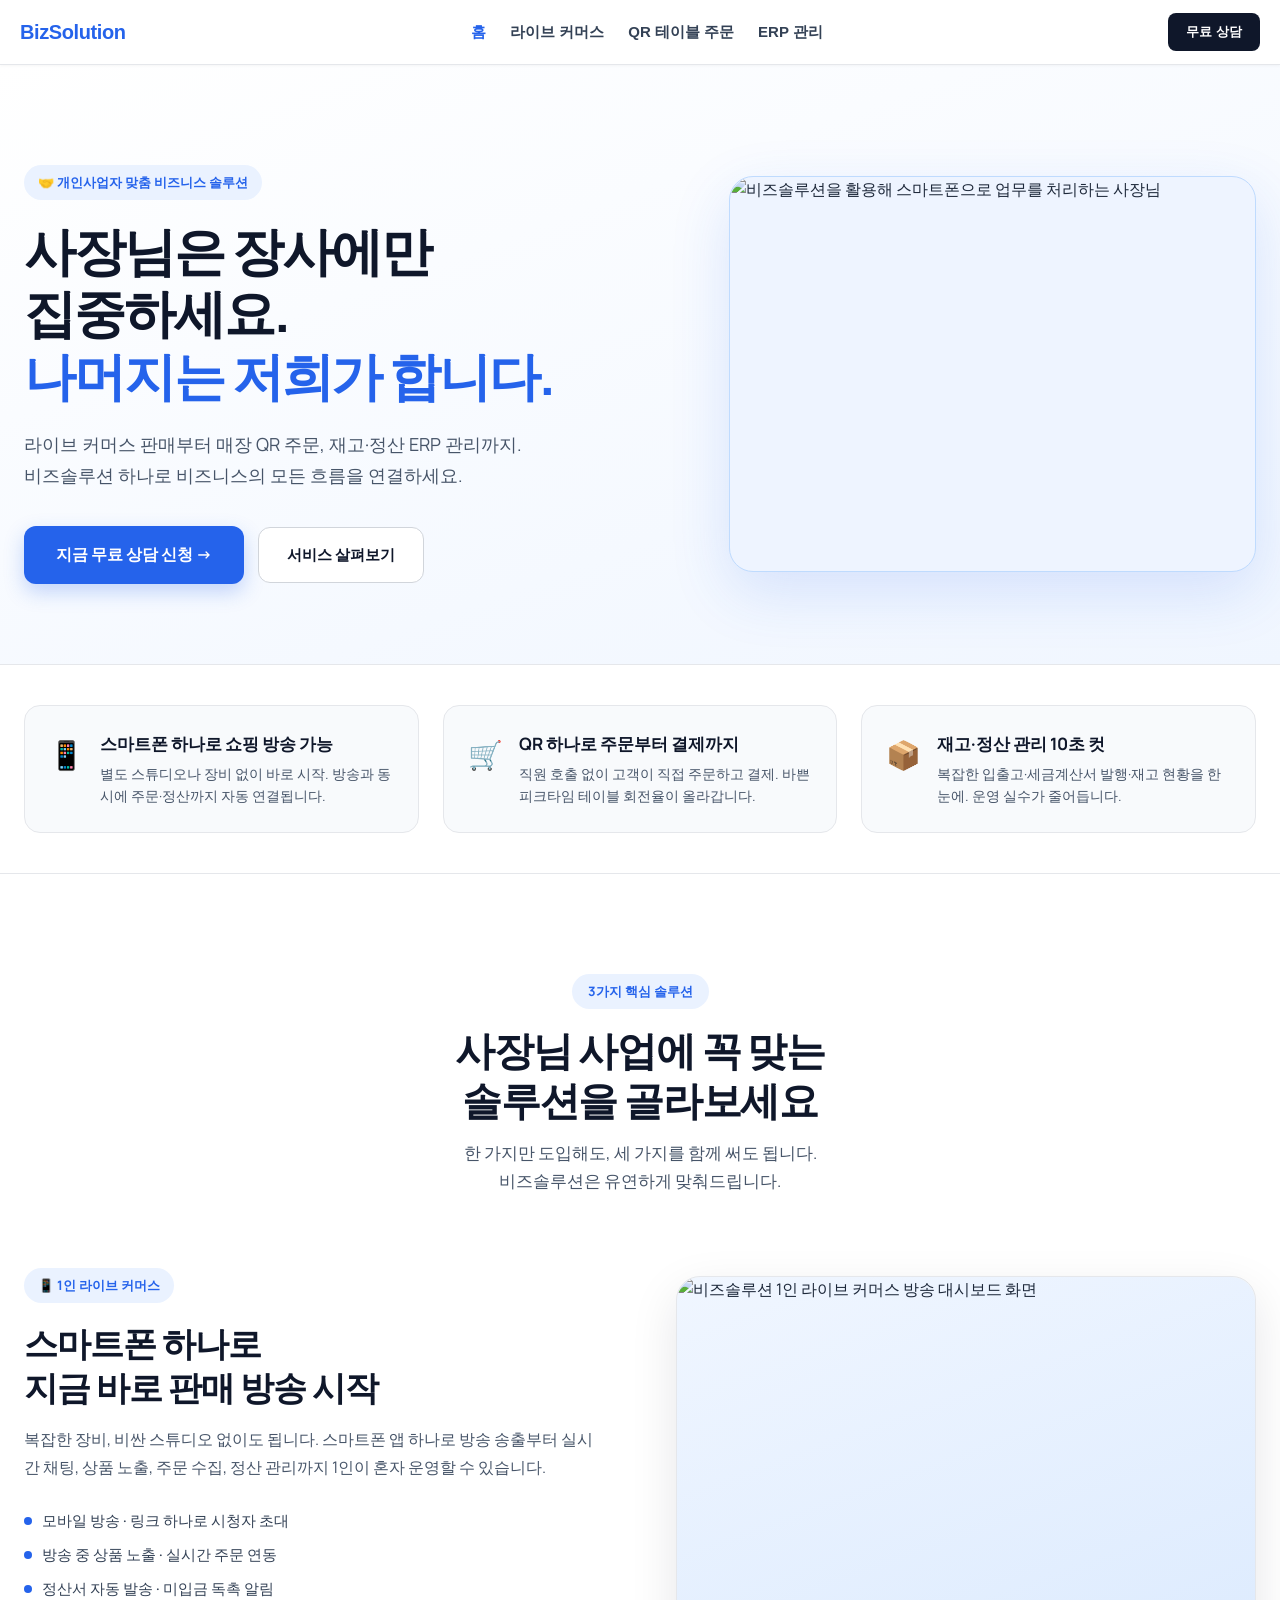
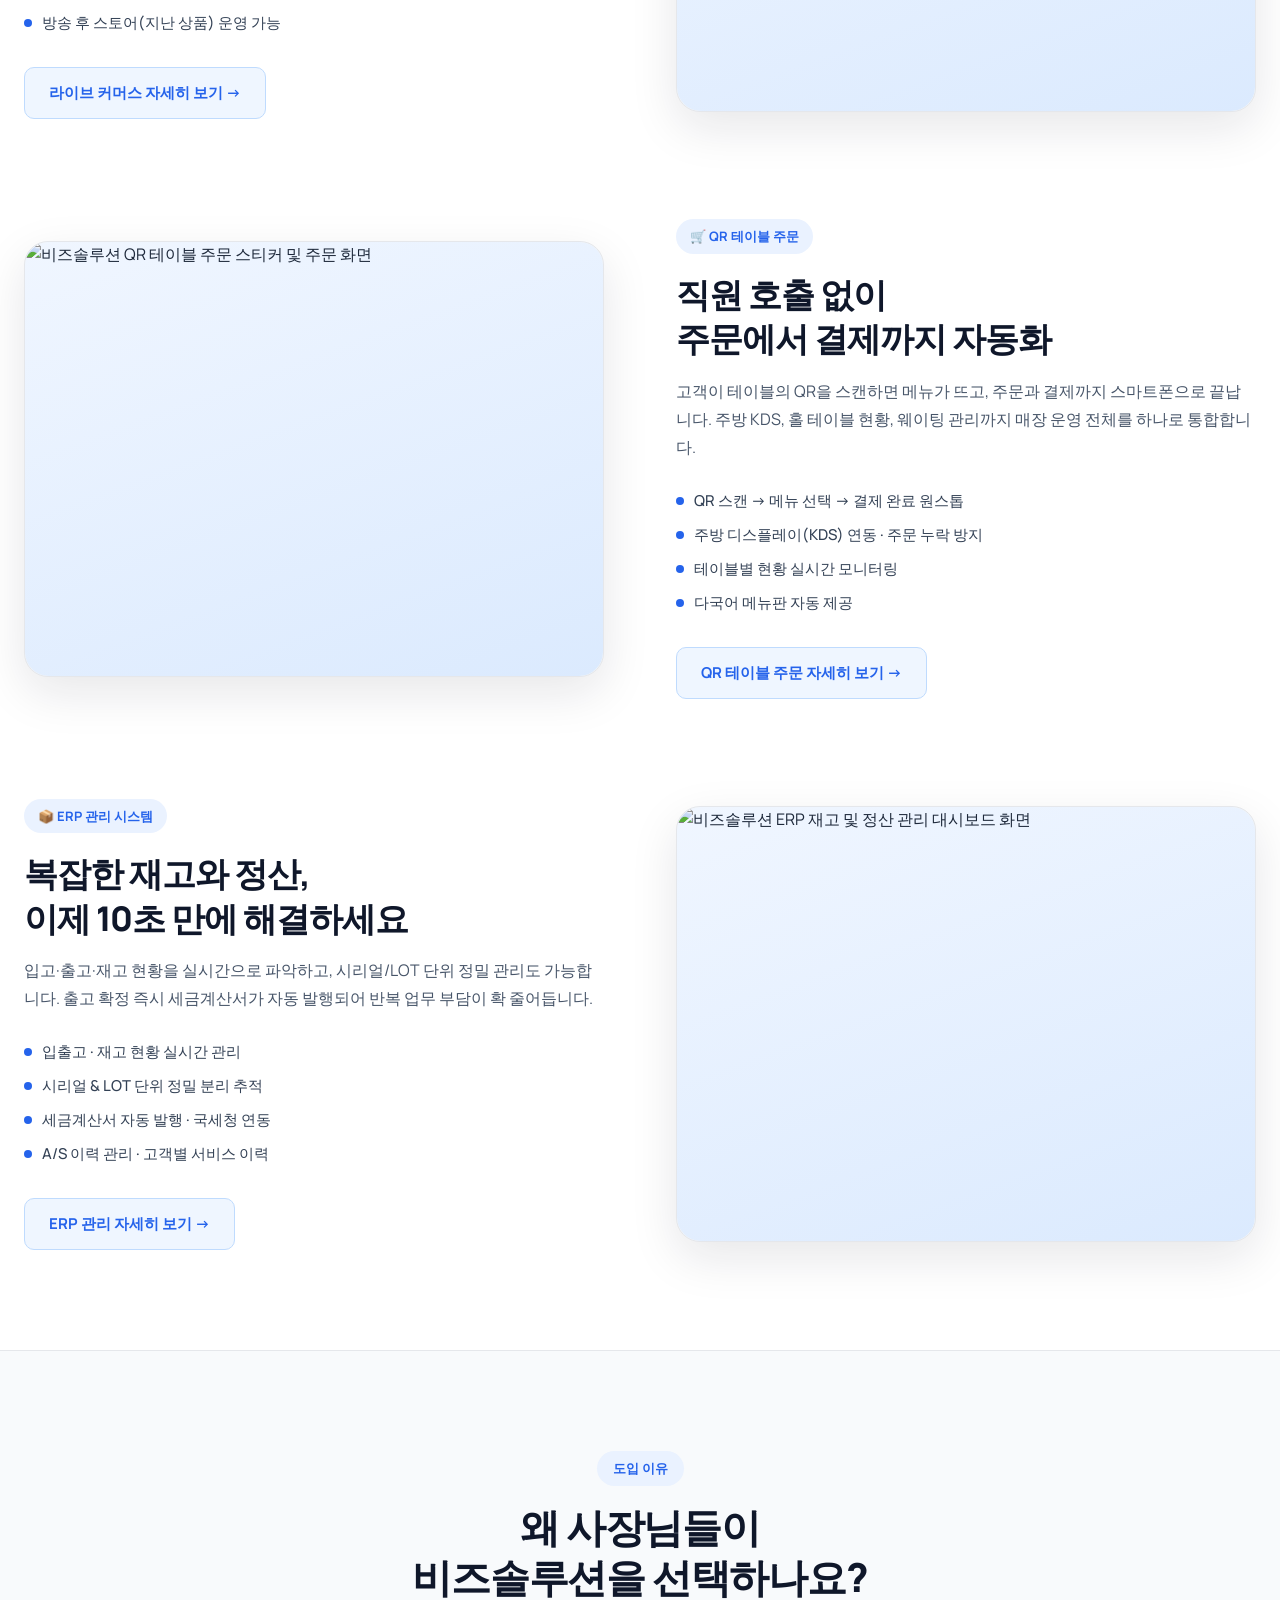
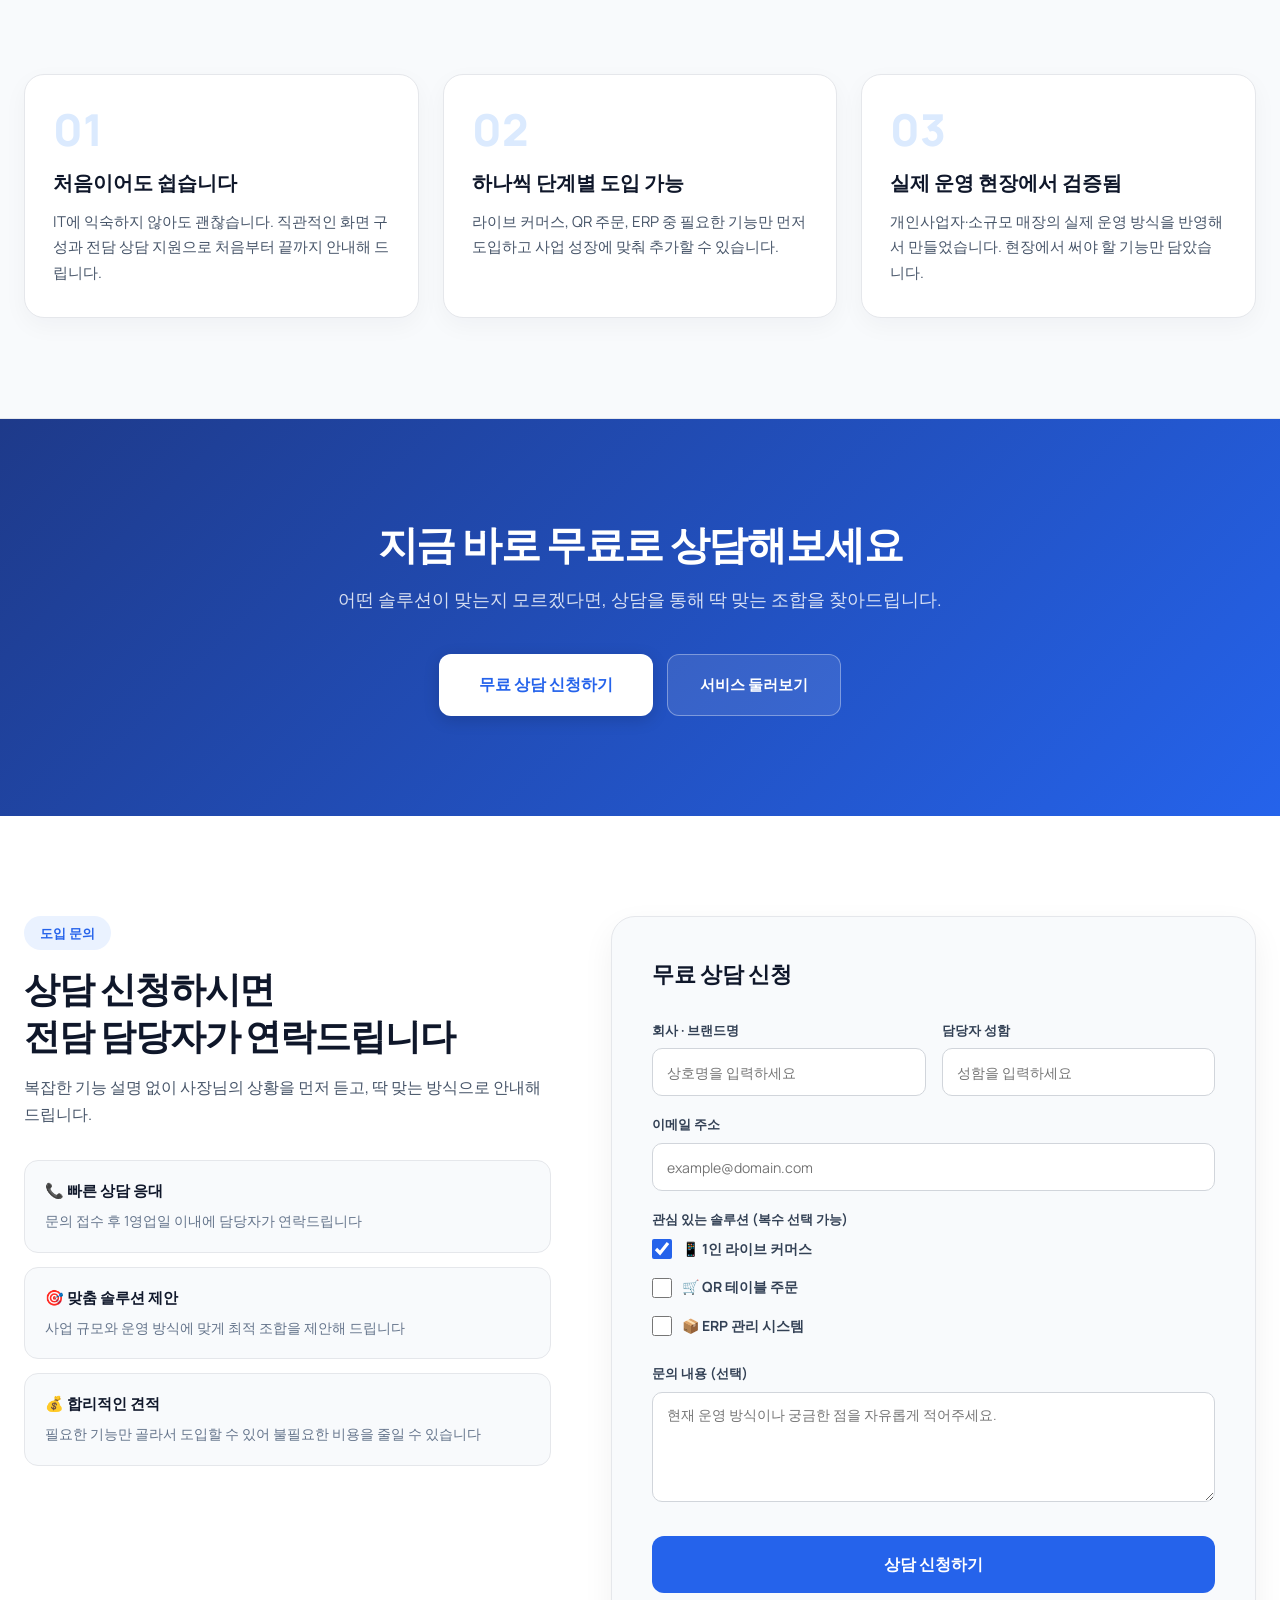
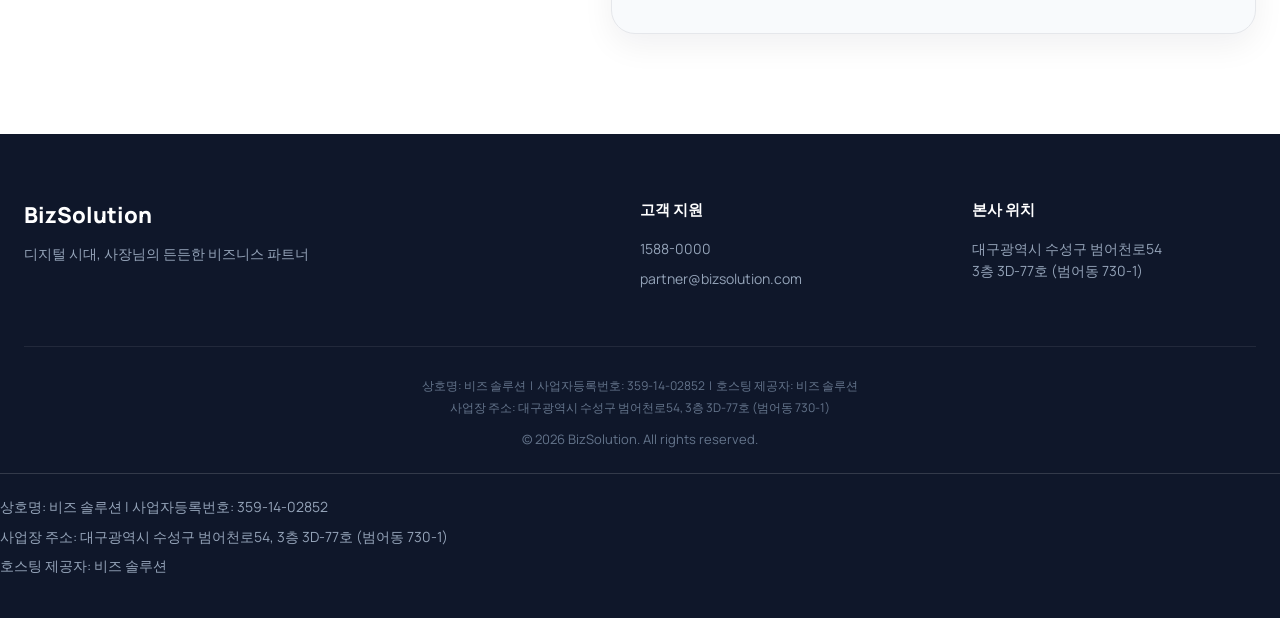
==== index.html @ f142d4d3 "비즈솔루션 웹사이트 - GitHub Pages 배포 - 4개 페이지: 홈, 라이브 커머스, QR 테이블 주문, ERP 관리 - 통합 네비게이션 + 모바일 반응형 + 햄버거 메뉴 -" ====
<!DOCTYPE html>
<html lang="ko">
<head>
  <meta charset="UTF-8">
  <meta name="viewport" content="width=device-width, initial-scale=1.0">
  <title>비즈솔루션 - 사장님의 든든한 비즈니스 파트너</title>
  <meta name="description" content="라이브 커머스, QR 테이블 주문, ERP 관리까지. 비즈솔루션이 사장님의 장사를 책임집니다.">
  <link rel="stylesheet" href="css/style.css">
  <link rel="stylesheet" href="css/components.css">
  <style>
    /* ===== 메인 홈 전용 스타일 ===== */

    /* 헤더 */
    .nav-global .container {
      display: flex;
      align-items: center;
      justify-content: space-between;
      height: 72px;
    }

    /* 히어로 섹션 */
    .hero-main {
      background: linear-gradient(160deg, #ffffff 0%, #f0f6ff 100%);
      padding: 100px 0 80px;
      border-bottom: 1px solid #e5e7eb;
    }

    .hero-main-grid {
      display: grid;
      grid-template-columns: 1.1fr 0.9fr;
      gap: 60px;
      align-items: center;
    }

    .hero-eyebrow {
      display: inline-flex;
      align-items: center;
      gap: 6px;
      background: #eaf2ff;
      color: #2563eb;
      font-size: 13px;
      font-weight: 700;
      padding: 7px 14px;
      border-radius: 999px;
      margin-bottom: 20px;
    }

    .hero-main-title {
      font-size: 52px;
      font-weight: 900;
      line-height: 1.2;
      letter-spacing: -0.04em;
      color: #0f172a;
      margin-bottom: 22px;
    }

    .hero-main-title .accent {
      color: #2563eb;
    }

    .hero-main-desc {
      font-size: 18px;
      color: #475569;
      line-height: 1.7;
      margin-bottom: 36px;
      max-width: 520px;
    }

    .hero-cta-group {
      display: flex;
      gap: 14px;
      flex-wrap: wrap;
      align-items: center;
    }

    .btn-hero-primary {
      display: inline-flex;
      align-items: center;
      justify-content: center;
      background: #2563eb;
      color: #fff;
      font-size: 16px;
      font-weight: 700;
      padding: 16px 32px;
      border-radius: 12px;
      border: none;
      cursor: pointer;
      text-decoration: none;
      box-shadow: 0 8px 20px rgba(37, 99, 235, 0.25);
      transition: all 0.25s ease;
    }

    .btn-hero-primary:hover {
      background: #1d4ed8;
      transform: translateY(-2px);
      box-shadow: 0 12px 28px rgba(37, 99, 235, 0.32);
    }

    .btn-hero-secondary {
      display: inline-flex;
      align-items: center;
      justify-content: center;
      background: #fff;
      color: #0f172a;
      font-size: 15px;
      font-weight: 600;
      padding: 15px 28px;
      border-radius: 12px;
      border: 1px solid #d1d5db;
      text-decoration: none;
      transition: all 0.2s ease;
    }

    .btn-hero-secondary:hover {
      border-color: #2563eb;
      color: #2563eb;
    }

    .hero-visual-box {
      background: linear-gradient(160deg, #f0f6ff 0%, #dbeafe 100%);
      border: 1px solid #bfdbfe;
      border-radius: 24px;
      min-height: 420px;
      display: flex;
      flex-direction: column;
      align-items: center;
      justify-content: center;
      gap: 12px;
      color: #2563eb;
      font-size: 15px;
      font-weight: 600;
      box-shadow: 0 16px 40px rgba(37, 99, 235, 0.10);
      padding: 32px;
    }

    .hero-visual-icon {
      font-size: 48px;
      margin-bottom: 8px;
    }

    /* 요약 카드 띠 */
    .summary-strip {
      background: #fff;
      border-bottom: 1px solid #e5e7eb;
      padding: 40px 0;
    }

    .summary-strip-grid {
      display: grid;
      grid-template-columns: repeat(3, 1fr);
      gap: 24px;
    }

    .strip-card {
      display: flex;
      align-items: flex-start;
      gap: 16px;
      padding: 24px;
      background: #f8fafc;
      border-radius: 16px;
      border: 1px solid #e5e7eb;
    }

    .strip-icon {
      font-size: 28px;
      flex-shrink: 0;
      margin-top: 2px;
    }

    .strip-card h4 {
      font-size: 17px;
      font-weight: 700;
      color: #0f172a;
      margin-bottom: 6px;
    }

    .strip-card p {
      font-size: 14px;
      color: #475569;
      line-height: 1.6;
      margin: 0;
    }

    /* 서비스 Z-Pattern 섹션 */
    .services-section {
      background: #ffffff;
      padding: 100px 0;
    }

    .section-header {
      text-align: center;
      margin-bottom: 72px;
    }

    .section-eyebrow {
      display: inline-flex;
      align-items: center;
      background: #eaf2ff;
      color: #2563eb;
      font-size: 13px;
      font-weight: 700;
      padding: 7px 16px;
      border-radius: 999px;
      margin-bottom: 16px;
    }

    .section-header h2 {
      font-size: 40px;
      font-weight: 900;
      color: #0f172a;
      letter-spacing: -0.03em;
      line-height: 1.25;
      margin-bottom: 14px;
    }

    .section-header p {
      font-size: 17px;
      color: #475569;
      max-width: 600px;
      margin: 0 auto;
      line-height: 1.7;
    }

    .service-row {
      display: grid;
      grid-template-columns: 1fr 1fr;
      align-items: center;
      gap: 72px;
      margin-bottom: 100px;
    }

    .service-row:last-child {
      margin-bottom: 0;
    }

    .service-row.reverse {
      direction: rtl;
    }

    .service-row.reverse > * {
      direction: ltr;
    }

    .service-tag {
      display: inline-flex;
      align-items: center;
      gap: 6px;
      background: #eaf2ff;
      color: #2563eb;
      font-size: 13px;
      font-weight: 700;
      padding: 7px 14px;
      border-radius: 999px;
      margin-bottom: 18px;
    }

    .service-title {
      font-size: 34px;
      font-weight: 900;
      color: #0f172a;
      line-height: 1.3;
      letter-spacing: -0.03em;
      margin-bottom: 16px;
    }

    .service-desc {
      font-size: 16px;
      color: #475569;
      line-height: 1.75;
      margin-bottom: 28px;
    }

    .service-feature-list {
      list-style: none;
      padding: 0;
      margin: 0 0 32px;
      display: grid;
      gap: 10px;
    }

    .service-feature-list li {
      display: flex;
      align-items: center;
      gap: 10px;
      font-size: 15px;
      font-weight: 500;
      color: #334155;
    }

    .service-feature-list li::before {
      content: '';
      width: 8px;
      height: 8px;
      border-radius: 50%;
      background: #2563eb;
      flex-shrink: 0;
    }

    .btn-service-link {
      display: inline-flex;
      align-items: center;
      gap: 8px;
      font-size: 15px;
      font-weight: 700;
      color: #2563eb;
      text-decoration: none;
      padding: 13px 24px;
      border-radius: 10px;
      border: 1.5px solid #bfdbfe;
      background: #eff6ff;
      transition: all 0.2s ease;
    }

    .btn-service-link:hover {
      background: #2563eb;
      color: #fff;
      border-color: #2563eb;
    }

    .service-visual {
      border-radius: 24px;
      overflow: hidden;
      box-shadow: 0 16px 48px rgba(15, 23, 42, 0.10);
      border: 1px solid #e5e7eb;
      background: #f1f5f9;
      min-height: 380px;
      display: flex;
      align-items: center;
      justify-content: center;
    }

    .service-visual img {
      width: 100%;
      height: 100%;
      object-fit: cover;
      display: block;
      border-radius: 24px;
      transition: transform 0.3s ease;
    }

    .service-visual img:hover {
      transform: scale(1.02);
    }

    /* 이미지 로딩 실패 시 폴백 배경 */
    .service-visual img[src] {
      background: linear-gradient(160deg, #f0f6ff 0%, #dbeafe 100%);
    }

    /* 히어로 이미지 */
    .hero-img-wrap {
      border-radius: 24px;
      overflow: hidden;
      box-shadow: 0 20px 60px rgba(37, 99, 235, 0.15);
      border: 1px solid #bfdbfe;
      background: #eef4ff;
    }

    .hero-img-wrap img {
      width: 100%;
      height: auto;
      display: block;
      min-height: 380px;
      object-fit: cover;
      border-radius: 24px;
      transition: transform 0.4s ease;
    }

    .hero-img-wrap img:hover {
      transform: scale(1.01);
    }

    /* 도입 포인트 (숫자 카드) */
    .why-section {
      background: #f8fafc;
      padding: 100px 0;
      border-top: 1px solid #e5e7eb;
      border-bottom: 1px solid #e5e7eb;
    }

    .why-grid {
      display: grid;
      grid-template-columns: repeat(3, 1fr);
      gap: 24px;
      margin-top: 56px;
    }

    .why-card {
      background: #fff;
      border: 1px solid #e5e7eb;
      border-radius: 20px;
      padding: 32px 28px;
      box-shadow: 0 8px 24px rgba(15, 23, 42, 0.04);
      transition: all 0.25s ease;
    }

    .why-card:hover {
      transform: translateY(-4px);
      box-shadow: 0 16px 40px rgba(15, 23, 42, 0.10);
      border-color: #bfdbfe;
    }

    .why-num {
      font-size: 44px;
      font-weight: 900;
      color: #dbeafe;
      line-height: 1;
      margin-bottom: 16px;
    }

    .why-card h3 {
      font-size: 20px;
      font-weight: 800;
      color: #0f172a;
      margin-bottom: 10px;
    }

    .why-card p {
      font-size: 15px;
      color: #475569;
      line-height: 1.70;
      margin: 0;
    }

    /* CTA 배너 */
    .cta-section {
      background: linear-gradient(135deg, #1e3a8a 0%, #2563eb 100%);
      padding: 100px 0;
      text-align: center;
    }

    .cta-section h2 {
      font-size: 40px;
      font-weight: 900;
      color: #fff;
      letter-spacing: -0.03em;
      line-height: 1.25;
      margin-bottom: 16px;
    }

    .cta-section p {
      font-size: 18px;
      color: rgba(255, 255, 255, 0.82);
      margin-bottom: 40px;
    }

    .cta-btn-group {
      display: flex;
      gap: 14px;
      justify-content: center;
      flex-wrap: wrap;
    }

    .btn-cta-white {
      display: inline-flex;
      align-items: center;
      justify-content: center;
      background: #fff;
      color: #2563eb;
      font-size: 16px;
      font-weight: 800;
      padding: 18px 40px;
      border-radius: 12px;
      border: none;
      text-decoration: none;
      transition: all 0.25s ease;
      box-shadow: 0 4px 16px rgba(0,0,0,0.15);
    }

    .btn-cta-white:hover {
      transform: translateY(-2px);
      box-shadow: 0 8px 24px rgba(0,0,0,0.20);
    }

    .btn-cta-outline {
      display: inline-flex;
      align-items: center;
      justify-content: center;
      background: rgba(255,255,255,0.10);
      color: #fff;
      font-size: 15px;
      font-weight: 700;
      padding: 17px 32px;
      border-radius: 12px;
      border: 1.5px solid rgba(255,255,255,0.35);
      text-decoration: none;
      transition: all 0.2s ease;
    }

    .btn-cta-outline:hover {
      background: rgba(255,255,255,0.18);
    }

    /* 상담 폼 섹션 */
    .contact-section {
      background: #fff;
      padding: 100px 0;
    }

    .contact-grid {
      display: grid;
      grid-template-columns: 0.9fr 1.1fr;
      gap: 60px;
      align-items: start;
    }

    .contact-info h2 {
      font-size: 36px;
      font-weight: 900;
      color: #0f172a;
      letter-spacing: -0.03em;
      line-height: 1.3;
      margin-bottom: 14px;
    }

    .contact-info p {
      font-size: 16px;
      color: #475569;
      line-height: 1.7;
      margin-bottom: 32px;
    }

    .contact-points {
      display: grid;
      gap: 14px;
    }

    .contact-point {
      background: #f8fafc;
      border: 1px solid #e5e7eb;
      border-radius: 14px;
      padding: 18px 20px;
    }

    .contact-point strong {
      display: block;
      font-size: 15px;
      font-weight: 700;
      color: #0f172a;
      margin-bottom: 5px;
    }

    .contact-point span {
      font-size: 14px;
      color: #64748b;
    }

    .contact-form-box {
      background: #f8fafc;
      border: 1px solid #e5e7eb;
      border-radius: 24px;
      padding: 40px;
      box-shadow: 0 12px 32px rgba(15, 23, 42, 0.06);
    }

    .contact-form-box h3 {
      font-size: 22px;
      font-weight: 800;
      color: #0f172a;
      margin-bottom: 28px;
    }

    .form-row-2 {
      display: grid;
      grid-template-columns: 1fr 1fr;
      gap: 16px;
    }

    .field {
      margin-bottom: 18px;
    }

    .field label {
      display: block;
      font-size: 13px;
      font-weight: 700;
      color: #334155;
      margin-bottom: 8px;
    }

    .field input,
    .field textarea,
    .field select {
      width: 100%;
      border: 1px solid #d1d5db;
      border-radius: 10px;
      min-height: 48px;
      padding: 12px 14px;
      font-size: 14px;
      font-family: inherit;
      background: #fff;
      color: #111827;
      outline: none;
      transition: border 0.2s ease;
    }

    .field input:focus,
    .field textarea:focus,
    .field select:focus {
      border-color: #2563eb;
      box-shadow: 0 0 0 3px rgba(37, 99, 235, 0.08);
    }

    .field textarea {
      min-height: 110px;
      resize: vertical;
    }

    /* 관심 솔루션 체크박스 */
    .interest-group {
      display: flex;
      flex-direction: column;
      gap: 10px;
      margin-top: 4px;
    }

    .interest-item {
      display: flex;
      align-items: center;
      gap: 10px;
      font-size: 14px;
      font-weight: 500;
      color: #334155;
      cursor: pointer;
    }

    .interest-item input[type="checkbox"] {
      width: 18px;
      height: 18px;
      accent-color: #2563eb;
      flex-shrink: 0;
    }

    .btn-form-submit {
      width: 100%;
      background: #2563eb;
      color: #fff;
      font-size: 16px;
      font-weight: 800;
      padding: 17px;
      border-radius: 12px;
      border: none;
      cursor: pointer;
      transition: all 0.2s ease;
      margin-top: 8px;
      font-family: inherit;
    }

    .btn-form-submit:hover {
      background: #1d4ed8;
      transform: translateY(-1px);
    }

    /* 푸터 */
    .footer-global {
      background: #0f172a;
      color: #fff;
      padding: 64px 0 40px;
      margin-top: 0;
    }

    .footer-global .footer-inner {
      display: grid;
      grid-template-columns: 2fr 1fr 1fr;
      gap: 48px;
      margin-bottom: 48px;
    }

    .footer-global .footer-brand {
      font-size: 22px;
      font-weight: 900;
      color: #fff;
      margin-bottom: 10px;
    }

    .footer-global .text-muted {
      color: #94a3b8;
    }

    .footer-global h4 {
      font-size: 15px;
      font-weight: 700;
      color: #fff;
      margin-bottom: 16px;
    }

    .footer-global p {
      font-size: 14px;
      color: #94a3b8;
      margin-bottom: 8px;
    }

    .footer-global .footer-bottom {
      border-top: 1px solid rgba(255,255,255,0.08);
      padding-top: 28px;
      text-align: center;
      color: #64748b;
      font-size: 13px;
    }
    .footer-global .footer-biz-info {
      font-size: 12px;
      color: #64748b;
      line-height: 1.8;
      margin-bottom: 4px;
    }
    @media (max-width: 768px) {
      .footer-global .footer-biz-info {
        font-size: 11px;
        line-height: 2;
        word-break: keep-all;
      }
    }

    /* 반응형 */
    @media (max-width: 1024px) {
      .hero-main-grid,
      .service-row,
      .service-row.reverse,
      .contact-grid,
      .footer-global .footer-inner {
        grid-template-columns: 1fr;
        direction: ltr;
      }

      .hero-main-title { font-size: 40px; }
      .section-header h2 { font-size: 32px; }
      .service-title { font-size: 28px; }
      .why-grid { grid-template-columns: 1fr 1fr; }
    }

    @media (max-width: 768px) {
      .summary-strip-grid { grid-template-columns: 1fr; }
      .why-grid { grid-template-columns: 1fr; }
      .hero-main { padding: 64px 0 48px; }
      .services-section,
      .why-section,
      .cta-section,
      .contact-section { padding: 64px 0; }
      .hero-main-title { font-size: 34px; }
      .form-row-2 { grid-template-columns: 1fr; }
    }
  </style>

<style>
  /* ===== 글로벌 기본 설정 ===== */
  * { box-sizing: border-box; }
  img { max-width: 100%; height: auto; }
  body { overflow-x: hidden; }

  /* ===== 반응형 네비게이션 ===== */
  @media (max-width: 768px) {
    #nav-links { display: none !important; }
    #nav-cta { display: none !important; }
    #hamburger-btn { display: flex !important; }
  }

  /* ===== 체크박스 통합 스타일 ===== */
  input[type="checkbox"] {
    width: 20px !important; height: 20px !important;
    min-width: 20px !important; min-height: 20px !important;
    accent-color: #2563eb; flex-shrink: 0; cursor: pointer; margin: 0;
  }
  .interest-item, .check-item, .option-item,
  label:has(input[type="checkbox"]) {
    display: flex !important; align-items: center !important;
    gap: 10px !important; font-size: 14px !important;
  }
  .interest-group, .check-group, .option-group, .checkbox-grid {
    display: grid !important; gap: 8px 16px !important;
  }

  /* ===== 태블릿 (1024px 이하) ===== */
  @media (max-width: 1024px) {
    .hero-main-grid, .hero-grid, .service-row, .service-row.reverse,
    .split-grid, .contact-grid, .form-grid, .footer-global .footer-inner {
      grid-template-columns: 1fr !important; direction: ltr !important;
    }
    .summary-strip-grid, .why-grid, .feature-grid, .reason-grid,
    .flow-grid, .summary-grid {
      grid-template-columns: repeat(2, 1fr) !important;
    }
    .module-grid, .benefit-grid, .step-grid {
      grid-template-columns: repeat(2, 1fr) !important;
    }
  }

  /* ===== 모바일 (768px 이하) ===== */
  @media (max-width: 768px) {
    .hero-main, .hero, section[class*="hero"] {
      padding: 48px 0 40px !important; min-height: auto !important;
    }
    .hero-main-grid, .hero-grid { gap: 24px !important; }
    .hero-img-wrap { max-height: 280px; overflow: hidden; }
    .hero-main-title, .hero-title {
      font-size: clamp(28px, 7vw, 42px) !important;
      line-height: 1.25 !important; word-break: keep-all !important;
    }
    .hero-main-desc, .hero-desc, .hero-subtitle {
      font-size: clamp(14px, 3.8vw, 17px) !important;
      line-height: 1.7 !important; word-break: keep-all !important;
    }
    .hero-cta-group, .cta-group {
      flex-direction: column !important; align-items: stretch !important; gap: 10px !important;
    }
    .hero-cta-group a, .hero-cta-group button, .btn-hero-primary, .btn-hero-secondary {
      width: 100% !important; text-align: center !important;
      padding: 14px 20px !important; font-size: 15px !important;
    }
    section, .section, .services-section, .why-section, .cta-section,
    .contact-section, .faq-section, .summary-section, .flow-section,
    .feature-section, .benefit-section, .module-section, .reason-section {
      padding: 48px 0 !important;
    }
    .container, .inner { padding-left: 16px !important; padding-right: 16px !important; }
    .section-header h2, h2 { font-size: clamp(24px, 6vw, 32px) !important; word-break: keep-all !important; }
    h3 { font-size: clamp(18px, 4.5vw, 22px) !important; word-break: keep-all !important; }
    p, li, td, dd { word-break: keep-all !important; }
    .summary-strip-grid, .why-grid, .feature-grid, .reason-grid,
    .flow-grid, .summary-grid, .module-grid, .benefit-grid, .step-grid {
      grid-template-columns: 1fr !important; gap: 16px !important;
    }
    .service-card, .why-card, .feature-card, .reason-card,
    .flow-card, .summary-card, .module-card, .benefit-card, .step-card, .strip-card {
      padding: 24px 20px !important;
    }
    .form-grid, .contact-grid { grid-template-columns: 1fr !important; gap: 16px !important; }
    .field input, .field select, .field textarea, .form-group input,
    .form-group select, .form-group textarea {
      font-size: 16px !important; padding: 12px 14px !important;
    }
    .btn-submit, .btn-primary, button[type="submit"] {
      width: 100% !important; padding: 16px 20px !important;
      font-size: 16px !important; border-radius: 10px !important;
    }
    .interest-group, .check-group, .option-group, .checkbox-grid {
      grid-template-columns: 1fr !important; gap: 6px !important;
    }
    input[type="checkbox"] { width: 22px !important; height: 22px !important; }
    .cta-section, .cta-band { padding: 48px 16px !important; }
    .cta-btn-group { flex-direction: column !important; gap: 10px !important; }
    .btn-cta-white, .btn-cta-outline, .btn-white {
      width: 100% !important; text-align: center !important;
    }
    footer, .footer, .footer-global, .site-footer { padding: 32px 16px !important; }
    .footer-grid, .footer-cols, .footer-global .footer-inner, .footer-inner {
      grid-template-columns: 1fr !important; flex-direction: column !important; gap: 20px !important;
    }
    .footer-bottom { flex-direction: column !important; gap: 8px !important; text-align: center !important; }
    .two-col, .split-layout, .split-grid, .about-grid {
      flex-direction: column !important; grid-template-columns: 1fr !important;
    }
  }

  /* ===== 소형 모바일 (480px 이하) ===== */
  @media (max-width: 480px) {
    h1, .hero-main-title, .hero-title { font-size: 26px !important; }
    h2, .section-header h2 { font-size: 22px !important; }
    h3 { font-size: 18px !important; }
    .container, .inner { padding-left: 12px !important; padding-right: 12px !important; }
    .stats-row, .stats-grid { grid-template-columns: 1fr !important; }
  }

  /* ===== 햄버거 메뉴 애니메이션 ===== */
  #hamburger-btn.open .ham-line:nth-child(1) { transform: translateY(7px) rotate(45deg); }
  #hamburger-btn.open .ham-line:nth-child(2) { opacity: 0; }
  #hamburger-btn.open .ham-line:nth-child(3) { transform: translateY(-7px) rotate(-45deg); }
</style>

</head>
<body>
<header id="unified-nav" style="
  position:sticky;top:0;z-index:9999;
  background:rgba(255,255,255,0.97);
  backdrop-filter:blur(12px);
  border-bottom:1px solid #e5e7eb;
  box-shadow:0 1px 3px rgba(0,0,0,0.04);
  font-family:Pretendard,sans-serif;
">
  <div style="
    max-width:1280px;margin:0 auto;padding:0 20px;
    display:flex;align-items:center;justify-content:space-between;height:64px;
  ">
    <a href="/" style="
      font-size:20px;font-weight:900;color:#2563eb;
      text-decoration:none;letter-spacing:-0.02em;flex-shrink:0;
    ">BizSolution</a>

    <nav id="nav-links" style="display:flex;gap:24px;align-items:center;">
      <a href="/" class="nav-item" style="font-size:15px;font-weight:600;color:#334155;text-decoration:none;white-space:nowrap;">홈</a>
      <a href="/live-commerce.html" class="nav-item" style="font-size:15px;font-weight:600;color:#334155;text-decoration:none;white-space:nowrap;">라이브 커머스</a>
      <a href="/qr-order.html" class="nav-item" style="font-size:15px;font-weight:600;color:#334155;text-decoration:none;white-space:nowrap;">QR 테이블 주문</a>
      <a href="/erp-management.html" class="nav-item" style="font-size:15px;font-weight:600;color:#334155;text-decoration:none;white-space:nowrap;">ERP 관리</a>
    </nav>

    <div style="display:flex;align-items:center;gap:12px;">
      <a href="#consult" id="nav-cta" style="
        display:inline-flex;align-items:center;justify-content:center;
        background:#0f172a;color:#fff;font-size:13px;font-weight:700;
        padding:9px 18px;border-radius:8px;text-decoration:none;white-space:nowrap;
      ">무료 상담</a>

      <button id="hamburger-btn" onclick="toggleMobileMenu()" style="
        display:none;
        background:none;border:none;cursor:pointer;
        padding:6px;border-radius:6px;
        flex-direction:column;gap:5px;align-items:center;justify-content:center;
      " aria-label="메뉴 열기">
        <span class="ham-line" style="display:block;width:22px;height:2px;background:#334155;border-radius:2px;transition:all 0.3s;"></span>
        <span class="ham-line" style="display:block;width:22px;height:2px;background:#334155;border-radius:2px;transition:all 0.3s;"></span>
        <span class="ham-line" style="display:block;width:22px;height:2px;background:#334155;border-radius:2px;transition:all 0.3s;"></span>
      </button>
    </div>
  </div>

  <div id="mobile-menu" style="
    display:none;
    border-top:1px solid #e5e7eb;
    background:#fff;
    padding:12px 20px 20px;
    font-family:Pretendard,sans-serif;
  ">
    <a href="/" class="nav-item mobile-nav-item" style="display:block;padding:12px 0;font-size:16px;font-weight:600;color:#334155;text-decoration:none;border-bottom:1px solid #f1f5f9;">홈</a>
    <a href="/live-commerce.html" class="nav-item mobile-nav-item" style="display:block;padding:12px 0;font-size:16px;font-weight:600;color:#334155;text-decoration:none;border-bottom:1px solid #f1f5f9;">라이브 커머스</a>
    <a href="/qr-order.html" class="nav-item mobile-nav-item" style="display:block;padding:12px 0;font-size:16px;font-weight:600;color:#334155;text-decoration:none;border-bottom:1px solid #f1f5f9;">QR 테이블 주문</a>
    <a href="/erp-management.html" class="nav-item mobile-nav-item" style="display:block;padding:12px 0;font-size:16px;font-weight:600;color:#334155;text-decoration:none;border-bottom:1px solid #f1f5f9;">ERP 관리</a>
    <a href="#consult" style="
      display:block;margin-top:16px;
      background:#2563eb;color:#fff;font-size:15px;font-weight:700;
      padding:13px 20px;border-radius:10px;text-decoration:none;text-align:center;
    ">무료 상담 신청</a>
  </div>
</header>

  <!-- 헤더 -->
  

  <!-- 히어로 -->
  <section class="hero-main">
    <div class="container">
      <div class="hero-main-grid">
        <div>
          <div class="hero-eyebrow">🤝 개인사업자 맞춤 비즈니스 솔루션</div>
          <h1 class="hero-main-title">
            사장님은 장사에만<br>집중하세요.<br>
            <span class="accent">나머지는 저희가 합니다.</span>
          </h1>
          <p class="hero-main-desc">
            라이브 커머스 판매부터 매장 QR 주문, 재고·정산 ERP 관리까지.<br>
            비즈솔루션 하나로 비즈니스의 모든 흐름을 연결하세요.
          </p>
          <div class="hero-cta-group">
            <a href="#contact" class="btn-hero-primary">지금 무료 상담 신청 →</a>
            <a href="#services" class="btn-hero-secondary">서비스 살펴보기</a>
          </div>
        </div>

        <div class="hero-img-wrap">
          <img
            src="https://d2xsxph8kpxj0f.cloudfront.net/310419663030627935/bEKqwvepBRcHwjjYwPMMJS/hero-ceo-Q2aK5WSkScQkWNZXQsNSnB.webp"
            alt="비즈솔루션을 활용해 스마트폰으로 업무를 처리하는 사장님"
            width="640"
            height="480"
            loading="eager"
          >
        </div>
      </div>
    </div>
  </section>

  <!-- 요약 3가지 강점 -->
  <div class="summary-strip">
    <div class="container">
      <div class="summary-strip-grid">
        <div class="strip-card">
          <div class="strip-icon">📱</div>
          <div>
            <h4>스마트폰 하나로 쇼핑 방송 가능</h4>
            <p>별도 스튜디오나 장비 없이 바로 시작. 방송과 동시에 주문·정산까지 자동 연결됩니다.</p>
          </div>
        </div>
        <div class="strip-card">
          <div class="strip-icon">🛒</div>
          <div>
            <h4>QR 하나로 주문부터 결제까지</h4>
            <p>직원 호출 없이 고객이 직접 주문하고 결제. 바쁜 피크타임 테이블 회전율이 올라갑니다.</p>
          </div>
        </div>
        <div class="strip-card">
          <div class="strip-icon">📦</div>
          <div>
            <h4>재고·정산 관리 10초 컷</h4>
            <p>복잡한 입출고·세금계산서 발행·재고 현황을 한눈에. 운영 실수가 줄어듭니다.</p>
          </div>
        </div>
      </div>
    </div>
  </div>

  <!-- 서비스 Z-Pattern 소개 -->
  <section class="services-section" id="services">
    <div class="container">
      <div class="section-header">
        <div class="section-eyebrow">3가지 핵심 솔루션</div>
        <h2>사장님 사업에 꼭 맞는<br>솔루션을 골라보세요</h2>
        <p>한 가지만 도입해도, 세 가지를 함께 써도 됩니다.<br>비즈솔루션은 유연하게 맞춰드립니다.</p>
      </div>

      <!-- 1. 라이브 커머스 (텍스트 좌, 이미지 우) -->
      <div class="service-row">
        <div>
          <div class="service-tag">📱 1인 라이브 커머스</div>
          <h2 class="service-title">스마트폰 하나로<br>지금 바로 판매 방송 시작</h2>
          <p class="service-desc">
            복잡한 장비, 비싼 스튜디오 없이도 됩니다. 스마트폰 앱 하나로 방송 송출부터 실시간 채팅, 상품 노출, 주문 수집, 정산 관리까지 1인이 혼자 운영할 수 있습니다.
          </p>
          <ul class="service-feature-list">
            <li>모바일 방송 · 링크 하나로 시청자 초대</li>
            <li>방송 중 상품 노출 · 실시간 주문 연동</li>
            <li>정산서 자동 발송 · 미입금 독촉 알림</li>
            <li>방송 후 스토어(지난 상품) 운영 가능</li>
          </ul>
          <a href="/live-commerce.html" class="btn-service-link">라이브 커머스 자세히 보기 →</a>
        </div>
        <div class="service-visual">
          <img
            src="https://d2xsxph8kpxj0f.cloudfront.net/310419663030627935/bEKqwvepBRcHwjjYwPMMJS/dorami-figma-live_b4bc95f2.png"
            alt="비즈솔루션 1인 라이브 커머스 방송 대시보드 화면"
            width="600"
            height="450"
            loading="lazy"
          >
        </div>
      </div>

      <!-- 2. QR 테이블 주문 (이미지 좌, 텍스트 우) -->
      <div class="service-row reverse">
        <div>
          <div class="service-tag">🛒 QR 테이블 주문</div>
          <h2 class="service-title">직원 호출 없이<br>주문에서 결제까지 자동화</h2>
          <p class="service-desc">
            고객이 테이블의 QR을 스캔하면 메뉴가 뜨고, 주문과 결제까지 스마트폰으로 끝납니다. 주방 KDS, 홀 테이블 현황, 웨이팅 관리까지 매장 운영 전체를 하나로 통합합니다.
          </p>
          <ul class="service-feature-list">
            <li>QR 스캔 → 메뉴 선택 → 결제 완료 원스톱</li>
            <li>주방 디스플레이(KDS) 연동 · 주문 누락 방지</li>
            <li>테이블별 현황 실시간 모니터링</li>
            <li>다국어 메뉴판 자동 제공</li>
          </ul>
          <a href="/qr-order.html" class="btn-service-link">QR 테이블 주문 자세히 보기 →</a>
        </div>
        <div class="service-visual">
          <img
            src="https://d2xsxph8kpxj0f.cloudfront.net/310419663030627935/bEKqwvepBRcHwjjYwPMMJS/tableflow-qr-order-XKC6zhQ8Xko8mY2S5vPp46.webp"
            alt="비즈솔루션 QR 테이블 주문 스티커 및 주문 화면"
            width="600"
            height="450"
            loading="lazy"
          >
        </div>
      </div>

      <!-- 3. ERP 관리 (텍스트 좌, 이미지 우) -->
      <div class="service-row">
        <div>
          <div class="service-tag">📦 ERP 관리 시스템</div>
          <h2 class="service-title">복잡한 재고와 정산,<br>이제 10초 만에 해결하세요</h2>
          <p class="service-desc">
            입고·출고·재고 현황을 실시간으로 파악하고, 시리얼/LOT 단위 정밀 관리도 가능합니다. 출고 확정 즉시 세금계산서가 자동 발행되어 반복 업무 부담이 확 줄어듭니다.
          </p>
          <ul class="service-feature-list">
            <li>입출고 · 재고 현황 실시간 관리</li>
            <li>시리얼 & LOT 단위 정밀 분리 추적</li>
            <li>세금계산서 자동 발행 · 국세청 연동</li>
            <li>A/S 이력 관리 · 고객별 서비스 이력</li>
          </ul>
          <a href="/erp-management.html" class="btn-service-link">ERP 관리 자세히 보기 →</a>
        </div>
        <div class="service-visual">
          <img
            src="https://d2xsxph8kpxj0f.cloudfront.net/310419663030627935/bEKqwvepBRcHwjjYwPMMJS/medical-erp-dashboard-avhxngYuXe6x3Cxd8SC7qb.webp"
            alt="비즈솔루션 ERP 재고 및 정산 관리 대시보드 화면"
            width="600"
            height="450"
            loading="lazy"
          >
        </div>
      </div>
    </div>
  </section>

  <!-- 왜 비즈솔루션인가 -->
  <section class="why-section">
    <div class="container">
      <div class="section-header">
        <div class="section-eyebrow">도입 이유</div>
        <h2>왜 사장님들이<br>비즈솔루션을 선택하나요?</h2>
      </div>
      <div class="why-grid">
        <div class="why-card">
          <div class="why-num">01</div>
          <h3>처음이어도 쉽습니다</h3>
          <p>IT에 익숙하지 않아도 괜찮습니다. 직관적인 화면 구성과 전담 상담 지원으로 처음부터 끝까지 안내해 드립니다.</p>
        </div>
        <div class="why-card">
          <div class="why-num">02</div>
          <h3>하나씩 단계별 도입 가능</h3>
          <p>라이브 커머스, QR 주문, ERP 중 필요한 기능만 먼저 도입하고 사업 성장에 맞춰 추가할 수 있습니다.</p>
        </div>
        <div class="why-card">
          <div class="why-num">03</div>
          <h3>실제 운영 현장에서 검증됨</h3>
          <p>개인사업자·소규모 매장의 실제 운영 방식을 반영해서 만들었습니다. 현장에서 써야 할 기능만 담았습니다.</p>
        </div>
      </div>
    </div>
  </section>

  <!-- CTA 배너 -->
  <section class="cta-section">
    <div class="container">
      <h2>지금 바로 무료로 상담해보세요</h2>
      <p>어떤 솔루션이 맞는지 모르겠다면, 상담을 통해 딱 맞는 조합을 찾아드립니다.</p>
      <div class="cta-btn-group">
        <a href="#contact" class="btn-cta-white">무료 상담 신청하기</a>
        <a href="/live-commerce.html" class="btn-cta-outline">서비스 둘러보기</a>
      </div>
    </div>
  </section>

  <!-- 상담 폼 -->
  <section class="contact-section" id="contact">
    <div class="container">
      <div class="contact-grid">
        <div class="contact-info">
          <div class="section-eyebrow">도입 문의</div>
          <h2>상담 신청하시면<br>전담 담당자가 연락드립니다</h2>
          <p>복잡한 기능 설명 없이 사장님의 상황을 먼저 듣고, 딱 맞는 방식으로 안내해 드립니다.</p>
          <div class="contact-points">
            <div class="contact-point">
              <strong>📞 빠른 상담 응대</strong>
              <span>문의 접수 후 1영업일 이내에 담당자가 연락드립니다</span>
            </div>
            <div class="contact-point">
              <strong>🎯 맞춤 솔루션 제안</strong>
              <span>사업 규모와 운영 방식에 맞게 최적 조합을 제안해 드립니다</span>
            </div>
            <div class="contact-point">
              <strong>💰 합리적인 견적</strong>
              <span>필요한 기능만 골라서 도입할 수 있어 불필요한 비용을 줄일 수 있습니다</span>
            </div>
          </div>
        </div>

        <div class="contact-form-box">
          <h3>무료 상담 신청</h3>
          <form id="inquiryForm">
            <div class="form-row-2">
              <div class="field">
                <label for="companyName">회사 · 브랜드명</label>
                <input type="text" id="companyName" class="form-control" required placeholder="상호명을 입력하세요">
              </div>
              <div class="field">
                <label for="managerName">담당자 성함</label>
                <input type="text" id="managerName" class="form-control" required placeholder="성함을 입력하세요">
              </div>
            </div>

            <div class="field">
              <label for="email">이메일 주소</label>
              <input type="email" id="email" class="form-control" required placeholder="example@domain.com">
            </div>

            <div class="field">
              <label>관심 있는 솔루션 (복수 선택 가능)</label>
              <div class="interest-group">
                <label class="interest-item">
                  <input type="checkbox" name="interest" value="live" checked>
                  <span>📱 1인 라이브 커머스</span>
                </label>
                <label class="interest-item">
                  <input type="checkbox" name="interest" value="qr">
                  <span>🛒 QR 테이블 주문</span>
                </label>
                <label class="interest-item">
                  <input type="checkbox" name="interest" value="erp">
                  <span>📦 ERP 관리 시스템</span>
                </label>
              </div>
            </div>

            <div class="field">
              <label for="message">문의 내용 (선택)</label>
              <textarea id="message" class="form-control" placeholder="현재 운영 방식이나 궁금한 점을 자유롭게 적어주세요."></textarea>
            </div>

            <button type="submit" class="btn-form-submit">상담 신청하기</button>
          </form>
        </div>
      </div>
    </div>
  </section>

  <!-- 푸터 -->
  <footer class="footer-global">
    <div class="container">
      <div class="footer-inner">
        <div>
          <div class="footer-brand">BizSolution</div>
          <p class="text-muted">디지털 시대, 사장님의 든든한 비즈니스 파트너</p>
        </div>
        <div>
          <h4>고객 지원</h4>
          <p>1588-0000</p>
          <p>partner@bizsolution.com</p>
        </div>
        <div>
          <h4>본사 위치</h4>
          <p>대구광역시 수성구 범어천로54<br>3층 3D-77호 (범어동 730-1)</p>
        </div>
      </div>
      <div class="footer-bottom">
        <div class="footer-biz-info">
          상호명: 비즈 솔루션&nbsp;&nbsp;|&nbsp;&nbsp;사업자등록번호: 359-14-02852&nbsp;&nbsp;|&nbsp;&nbsp;호스팅 제공자: 비즈 솔루션<br>
          사업장 주소: 대구광역시 수성구 범어천로54, 3층 3D-77호 (범어동 730-1)
        </div>
        <div style="margin-top:10px;">&copy; 2026 BizSolution. All rights reserved.</div>
      </div>
    </div>
  
<div style="margin-top:24px;padding-top:20px;border-top:1px solid rgba(255,255,255,0.15);font-size:12px;color:rgba(255,255,255,0.55);line-height:1.8;word-break:keep-all;">
  <p style="margin:0;">상호명: 비즈 솔루션 | 사업자등록번호: 359-14-02852</p>
  <p style="margin:4px 0 0;">사업장 주소: 대구광역시 수성구 범어천로54, 3층 3D-77호 (범어동 730-1)</p>
  <p style="margin:4px 0 0;">호스팅 제공자: 비즈 솔루션</p>
</div>
</footer>

  <script src="js/main.js"></script>

<script>
// 햄버거 메뉴 토글
function toggleMobileMenu() {
  var menu = document.getElementById('mobile-menu');
  var btn = document.getElementById('hamburger-btn');
  if (!menu || !btn) return;
  var isOpen = menu.style.display === 'block';
  menu.style.display = isOpen ? 'none' : 'block';
  btn.classList.toggle('open', !isOpen);
}

// 네비게이션 활성 표시
document.addEventListener('DOMContentLoaded', function() {
  var currentPage = window.location.pathname.split('/').pop() || 'index.html';
  document.querySelectorAll('.nav-item').forEach(function(a) {
    var href = a.getAttribute('href') || '';
    var linkPage = href.split('/').pop() || 'index.html';
    if (linkPage === currentPage || (currentPage === 'index.html' && href === '/')) {
      a.style.color = '#2563eb';
      a.style.fontWeight = '800';
    }
  });
});

// mailto: 폼 제출
document.addEventListener('DOMContentLoaded', function() {
  var EMAIL = 'dsd041566@gmail.com';
  var SUBJECT = '[비즈솔루션] 홈페이지 무료 상담 신청';

  document.querySelectorAll('form').forEach(function(form) {
    form.addEventListener('submit', function(e) {
      e.preventDefault();

      // 필수 입력 검증
      var valid = true;
      form.querySelectorAll('[required]').forEach(function(input) {
        if (!input.value.trim()) {
          input.style.borderColor = '#dc2626';
          valid = false;
        } else {
          input.style.borderColor = '';
        }
      });
      if (!valid) { alert('필수 항목을 모두 입력해주세요.'); return; }

      // 폼 데이터 수집
      var lines = ['=== 상담 신청 내용 ===', ''];

      form.querySelectorAll("input[type='text'], input[type='email'], input[type='tel'], textarea, select").forEach(function(el) {
        var label = '';
        var parent = el.closest('.field, .form-group');
        if (parent) { var lbl = parent.querySelector('label'); if (lbl) label = lbl.textContent.trim(); }
        if (!label) label = el.name || el.id || '';
        var val = el.value.trim();
        if (val) lines.push(label + ': ' + val);
      });

      // 라디오 버튼
      var radioGroups = {};
      form.querySelectorAll("input[type='radio']:checked").forEach(function(radio) {
        if (!radioGroups[radio.name]) {
          radioGroups[radio.name] = true;
          var parent = radio.closest('.form-group, .survey-card, .field');
          var groupLabel = parent ? (parent.querySelector('label, h4') || {}).textContent || radio.name : radio.name;
          var valLabel = (radio.closest('label') || {}).textContent || radio.value;
          lines.push(groupLabel.trim() + ': ' + (valLabel || '').trim());
        }
      });

      // 체크박스
      var checkGroups = {};
      form.querySelectorAll("input[type='checkbox']:checked").forEach(function(cb) {
        var groupEl = cb.closest('.interest-group, .check-group, .form-check-grid, .option-list, .form-check-group');
        var parent = groupEl ? groupEl.closest('.field, .form-group, .survey-card') : cb.closest('.field, .form-group');
        var groupLabel = parent ? (parent.querySelector('label, h4') || {}).textContent || cb.name || '선택항목' : cb.name || '선택항목';
        groupLabel = groupLabel.trim();
        var valLabel = (cb.closest('label') || {}).textContent || cb.value;
        if (!checkGroups[groupLabel]) checkGroups[groupLabel] = [];
        checkGroups[groupLabel].push((valLabel || '').trim());
      });
      for (var key in checkGroups) {
        lines.push(key + ': ' + checkGroups[key].join(', '));
      }

      lines.push('');
      lines.push('---');
      lines.push('발송 페이지: ' + window.location.href);
      lines.push('발송 시간: ' + new Date().toLocaleString('ko-KR'));

      var mailtoUrl = 'mailto:' + EMAIL + '?subject=' + encodeURIComponent(SUBJECT) + '&body=' + encodeURIComponent(lines.join('\n'));
      window.location.href = mailtoUrl;

      setTimeout(function() {
        alert('이메일 앱이 열립니다. 내용을 확인하신 후 전송해주세요.\n\n이메일 앱이 열리지 않는 경우 dsd041566@gmail.com 으로 직접 문의해주세요.');
      }, 500);
    });
  });
});
</script>

</body>
</html>
---- css/style.css ----
@import url('https://fonts.googleapis.com/css2?family=Manrope:wght@400;500;600;700;800&display=swap');
@import url('https://cdn.jsdelivr.net/gh/orioncactus/pretendard/dist/web/static/pretendard.css');

:root {
  --primary-color: #1A73E8;
  --primary-dark: #0f172a;
  --secondary-bg: #f8fafc;
  --text-main: #1e293b;
  --text-muted: #64748b;
  --border-color: #e2e8f0;
  --white: #FFFFFF;
  --max-width: 1280px;
  --card-radius: 20px;
  --button-radius: 12px;
  --shadow-sm: 0 4px 6px -1px rgba(0, 0, 0, 0.05);
  --shadow-md: 0 10px 15px -3px rgba(0, 0, 0, 0.05);
  --shadow-lg: 0 20px 40px -5px rgba(0, 0, 0, 0.08);
}

* {
  margin: 0;
  padding: 0;
  box-sizing: border-box;
}

body {
  font-family: 'Pretendard', 'Manrope', -apple-system, sans-serif;
  color: var(--text-main);
  line-height: 1.6;
  background-color: var(--white);
  -webkit-font-smoothing: antialiased;
}

a {
  text-decoration: none;
  color: inherit;
  transition: all 0.3s ease;
}

ul {
  list-style: none;
}

.container {
  max-width: var(--max-width);
  margin: 0 auto;
  padding: 0 24px;
}

img {
  max-width: 100%;
  height: auto;
  display: block;
}

/* Layout Classes */
.nav-global {
  border-bottom: 1px solid rgba(226, 232, 240, 0.6);
  background-color: rgba(255, 255, 255, 0.9);
  backdrop-filter: blur(12px);
  position: sticky;
  top: 0;
  z-index: 999;
  transition: all 0.3s ease;
}

.nav-global .container {
  display: flex;
  justify-content: space-between;
  align-items: center;
  height: 80px;
}

.nav-brand {
  font-size: 1.5rem;
  font-weight: 800;
  color: var(--primary-color);
  letter-spacing: -0.5px;
}

.nav-links {
  display: flex;
  gap: 36px;
}

.nav-links a {
  font-weight: 600;
  color: var(--text-muted);
  position: relative;
}

.nav-links a:hover,
.nav-links a.active {
  color: var(--primary-color);
}

.nav-links a.active::after {
  content: '';
  position: absolute;
  bottom: -28px;
  left: 0;
  width: 100%;
  height: 3px;
  background: var(--primary-color);
  border-radius: 3px 3px 0 0;
}

@media (max-width: 900px) {
  .nav-links {
    display: none;
  }
}

.footer-global {
  background-color: var(--primary-dark);
  color: var(--white);
  padding: 80px 0 40px;
  margin-top: 80px;
}

.footer-global .text-muted {
  color: #94a3b8;
}

.footer-inner {
  display: grid;
  grid-template-columns: 2fr 1fr 1fr;
  gap: 60px;
  margin-bottom: 60px;
}

.footer-brand {
  font-size: 1.5rem;
  font-weight: 800;
  color: var(--white);
  margin-bottom: 16px;
}

.footer-inner h4 {
  font-size: 1.1rem;
  margin-bottom: 24px;
  color: var(--white);
}

.footer-inner p {
  color: #94a3b8;
  margin-bottom: 12px;
}

.footer-bottom {
  text-align: center;
  padding-top: 32px;
  border-top: 1px solid rgba(255, 255, 255, 0.1);
  color: #64748b;
  font-size: 0.9rem;
}

/* Common Sections */
.section-hero {
  padding: 140px 0 100px;
  background: linear-gradient(135deg, var(--secondary-bg) 0%, #ebf4ff 100%);
  text-align: center;
  position: relative;
  overflow: hidden;
}

.section-hero::before {
  content: '';
  position: absolute;
  top: -20%;
  right: -10%;
  width: 600px;
  height: 600px;
  background: radial-gradient(circle, rgba(26, 115, 232, 0.1) 0%, transparent 60%);
  border-radius: 50%;
  z-index: 0;
}

.section-hero .container {
  position: relative;
  z-index: 1;
}

.section-hero h1 {
  font-size: 3.5rem;
  font-weight: 800;
  margin-bottom: 24px;
  line-height: 1.25;
  letter-spacing: -1px;
}

.section-hero p {
  font-size: 1.25rem;
  color: var(--text-muted);
  margin-bottom: 48px;
  max-width: 600px;
  margin-left: auto;
  margin-right: auto;
}

.section-features {
  padding: 120px 0;
}

.section-title {
  text-align: center;
  font-size: 2.5rem;
  font-weight: 800;
  margin-bottom: 64px;
  letter-spacing: -0.5px;
}

.section-process {
  padding: 120px 0;
  background-color: var(--secondary-bg);
}

.section-cta {
  padding: 120px 0;
  text-align: center;
  background: linear-gradient(135deg, var(--primary-color) 0%, #0d47a1 100%);
  color: var(--white);
}

.section-cta h2 {
  font-size: 2.5rem;
  margin-bottom: 24px;
  font-weight: 800;
}

.section-cta p {
  font-size: 1.2rem;
  margin-bottom: 48px;
  opacity: 0.9;
}

@media (max-width: 768px) {
  .section-hero h1 {
    font-size: 2.5rem;
  }

  .footer-inner {
    grid-template-columns: 1fr;
    gap: 40px;
  }
}
---- css/components.css ----
/* css/components.css */

/* Buttons */
.btn {
  display: inline-flex;
  align-items: center;
  justify-content: center;
  padding: 14px 32px;
  font-weight: 700;
  border-radius: var(--button-radius);
  cursor: pointer;
  transition: all 0.3s cubic-bezier(0.4, 0, 0.2, 1);
  border: none;
  font-size: 1rem;
  letter-spacing: -0.2px;
}

.btn-primary {
  background-color: var(--primary-color);
  color: var(--white);
  box-shadow: 0 4px 14px 0 rgba(26, 115, 232, 0.39);
}

.btn-outline {
  background-color: transparent;
  color: var(--primary-color);
  border: 2px solid rgba(26, 115, 232, 0.2);
}

.btn-white {
  background-color: var(--white);
  color: var(--primary-color);
  box-shadow: 0 4px 14px 0 rgba(0,0,0,0.1);
}

.btn:hover {
  transform: translateY(-2px);
}

.btn-primary:hover {
  box-shadow: 0 6px 20px rgba(26, 115, 232, 0.4);
  background-color: #1557b0;
}

.btn-outline:hover {
  background-color: rgba(26, 115, 232, 0.05);
  border-color: var(--primary-color);
}

.btn-white:hover {
  box-shadow: 0 6px 20px rgba(0,0,0,0.15);
}

/* Cards */
.card {
  background: var(--white);
  border-radius: var(--card-radius);
  border: 1px solid var(--border-color);
  padding: 40px 32px;
  transition: all 0.3s cubic-bezier(0.4, 0, 0.2, 1);
  box-shadow: var(--shadow-sm);
}

.card:hover {
  transform: translateY(-8px);
  box-shadow: var(--shadow-lg);
  border-color: transparent;
}

.card-image-placeholder {
  width: 100%;
  height: 220px;
  background: linear-gradient(135deg, #f1f5f9, #e2e8f0);
  border-radius: 12px;
  margin-bottom: 32px;
  display: flex;
  align-items: center;
  justify-content: center;
  color: var(--text-muted);
  font-weight: 600;
  font-size: 1.1rem;
}

.card h3 {
  font-size: 1.4rem;
  margin-bottom: 16px;
  font-weight: 700;
  color: var(--primary-dark);
}

.card p {
  color: var(--text-muted);
  margin-bottom: 24px;
}

/* Grids */
.grid-3 {
  display: grid;
  grid-template-columns: repeat(auto-fit, minmax(320px, 1fr));
  gap: 32px;
}

/* Forms */
.form-inquiry {
  max-width: 600px;
  margin: 0 auto;
  background: var(--white);
  padding: 48px;
  border-radius: var(--card-radius);
  border: 1px solid var(--border-color);
  box-shadow: var(--shadow-lg);
}

.form-group {
  margin-bottom: 24px;
}

.form-label {
  display: block;
  margin-bottom: 8px;
  font-weight: 600;
  text-align: left;
  color: var(--text-main);
}

.form-control {
  width: 100%;
  padding: 16px;
  border: 1px solid var(--border-color);
  border-radius: var(--button-radius);
  font-family: inherit;
  font-size: 1rem;
  transition: all 0.3s ease;
  outline: none;
  background: #f8fafc;
}

.form-control:focus {
  border-color: var(--primary-color);
  background: var(--white);
  box-shadow: 0 0 0 4px rgba(26,115,232,0.1);
}

textarea.form-control {
  resize: vertical;
  min-height: 140px;
}

.error-message {
  color: #ef4444;
  font-size: 0.875rem;
  margin-top: 6px;
  display: none;
  text-align: left;
}

.form-control.is-invalid {
  border-color: #ef4444;
}

.form-control.is-invalid + .error-message {
  display: block;
}
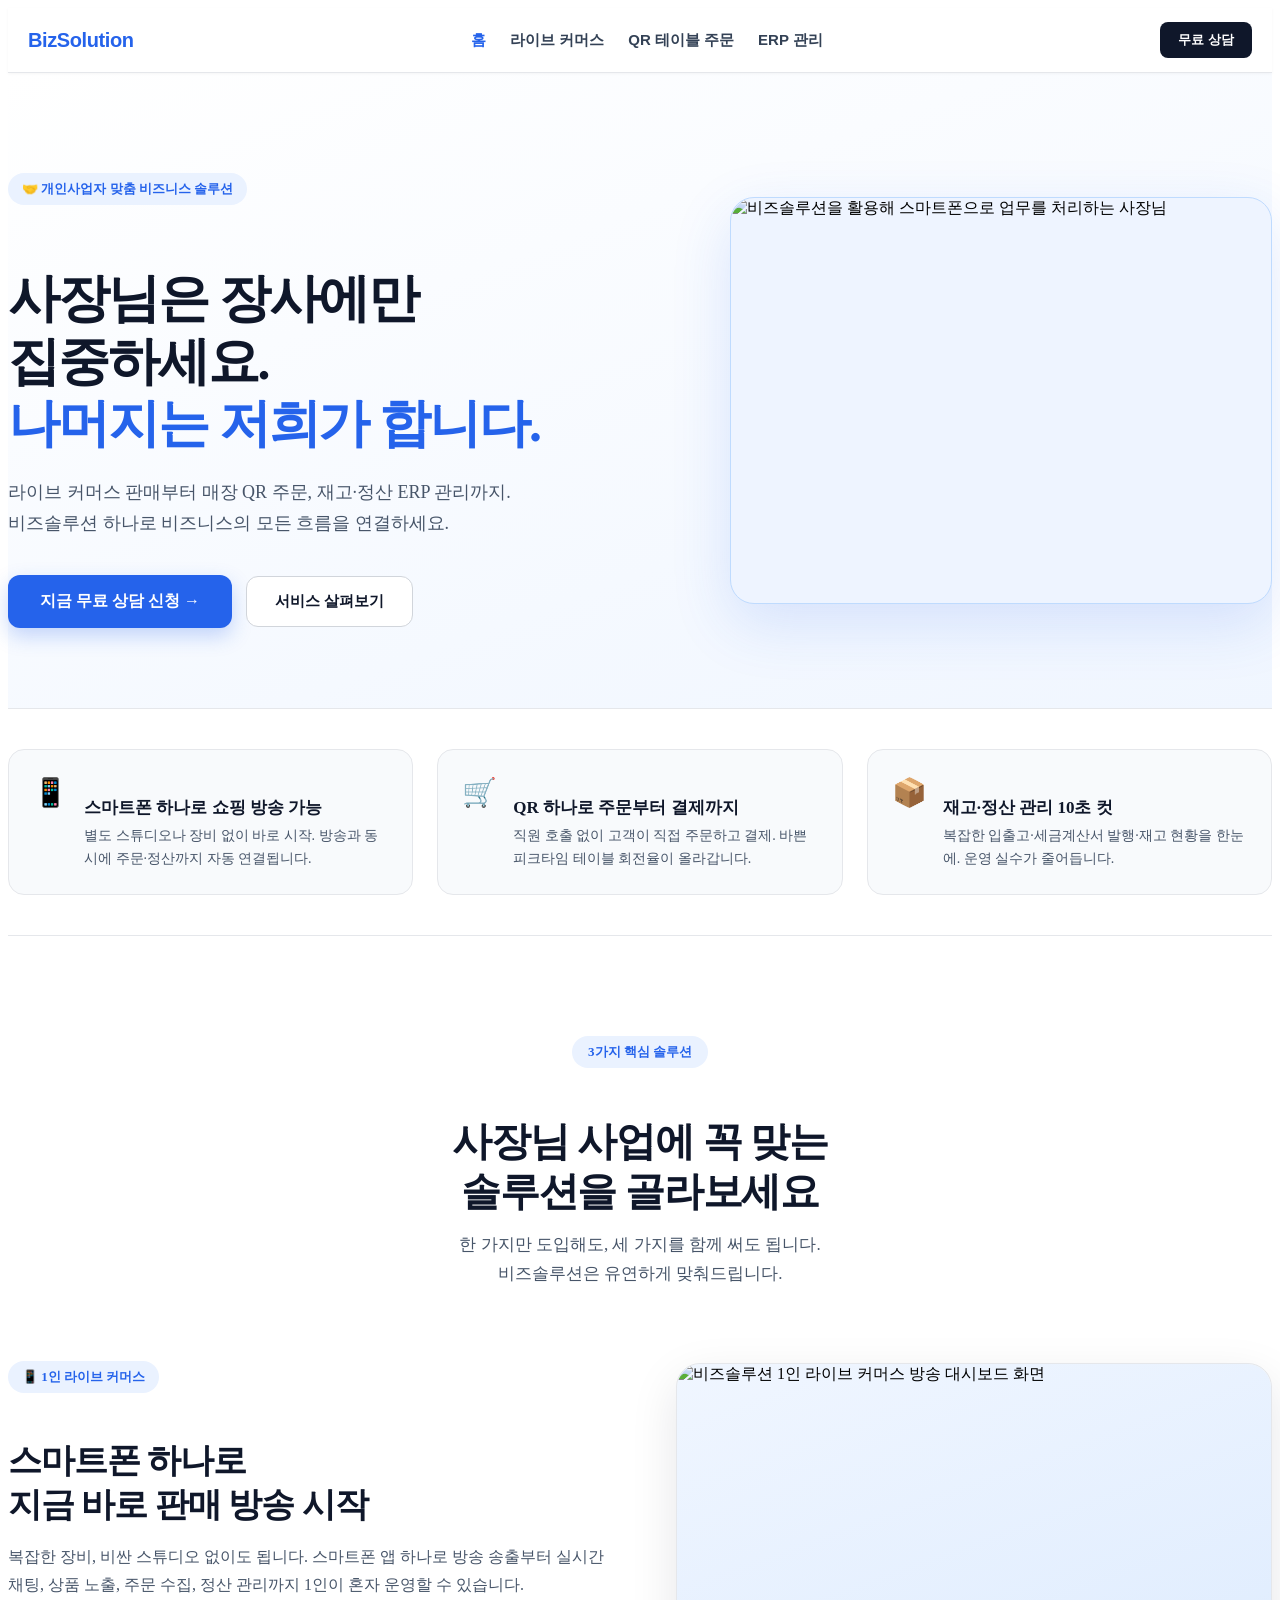
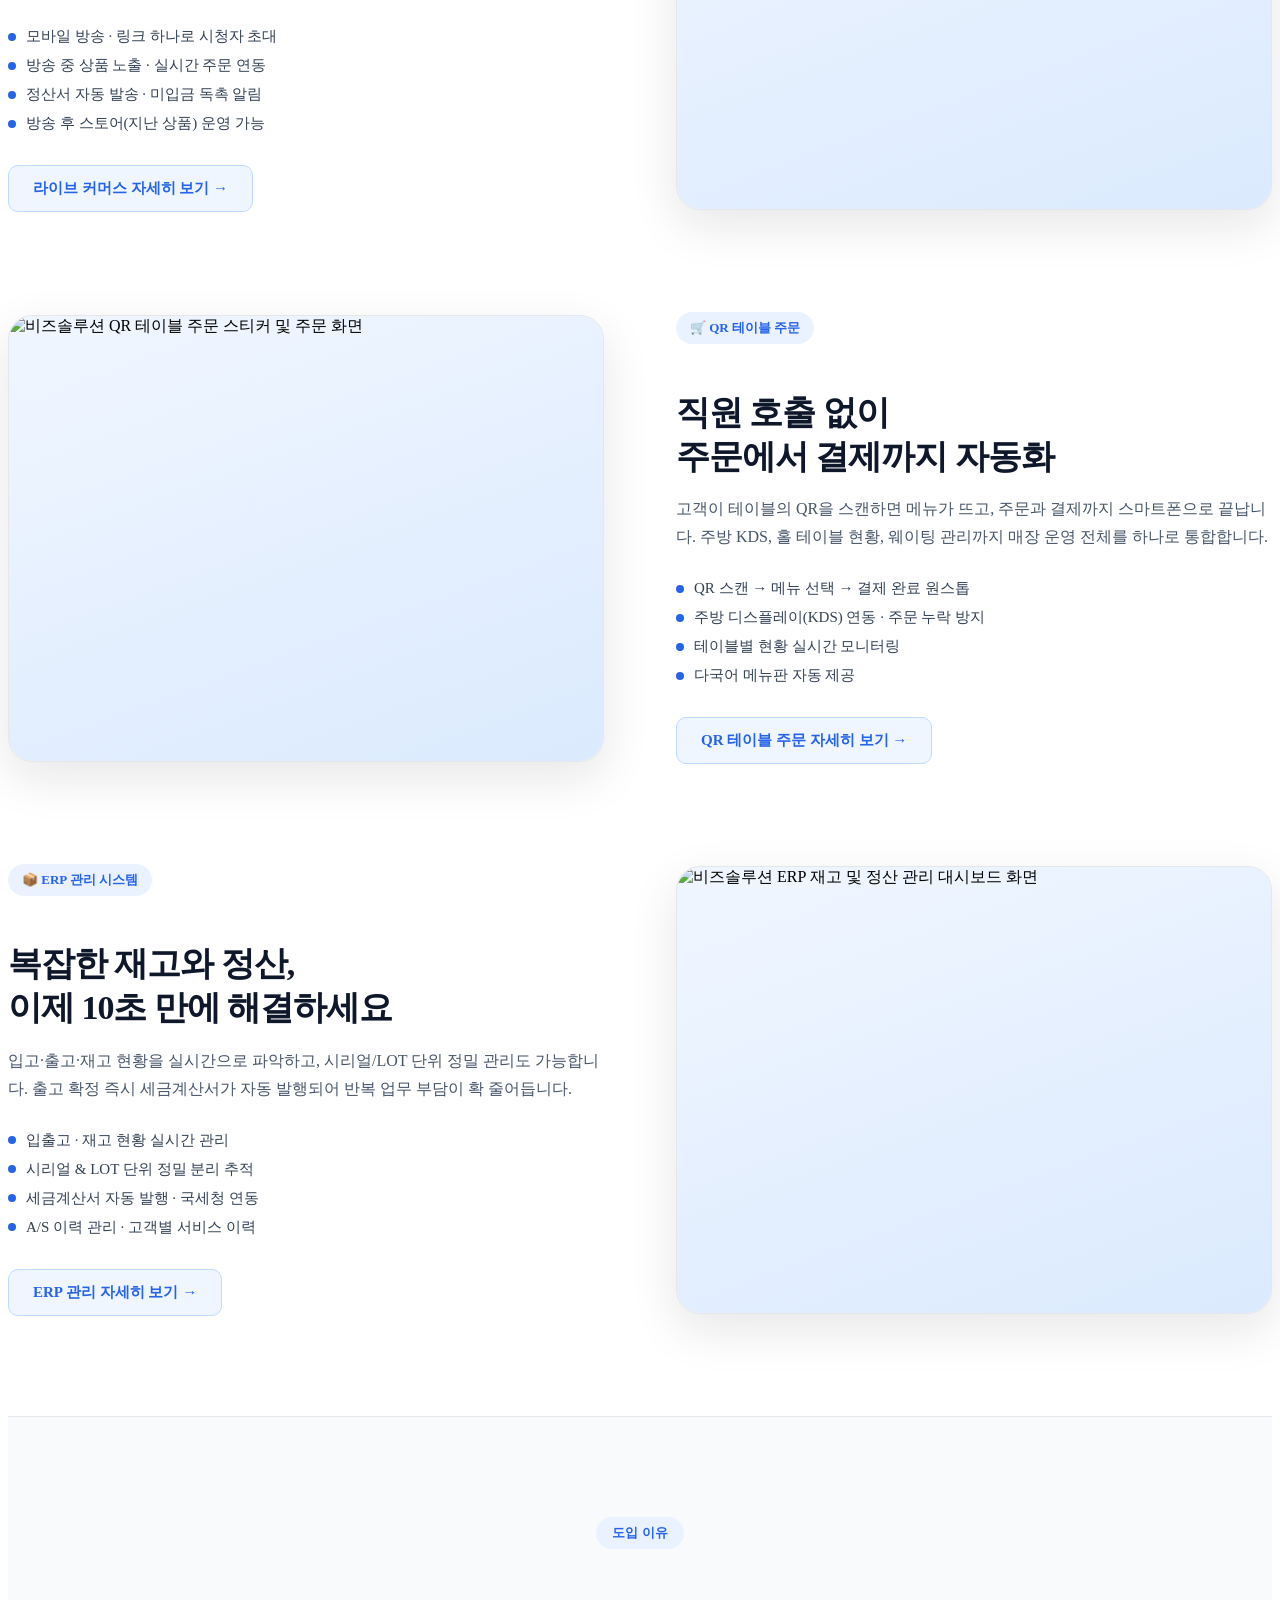
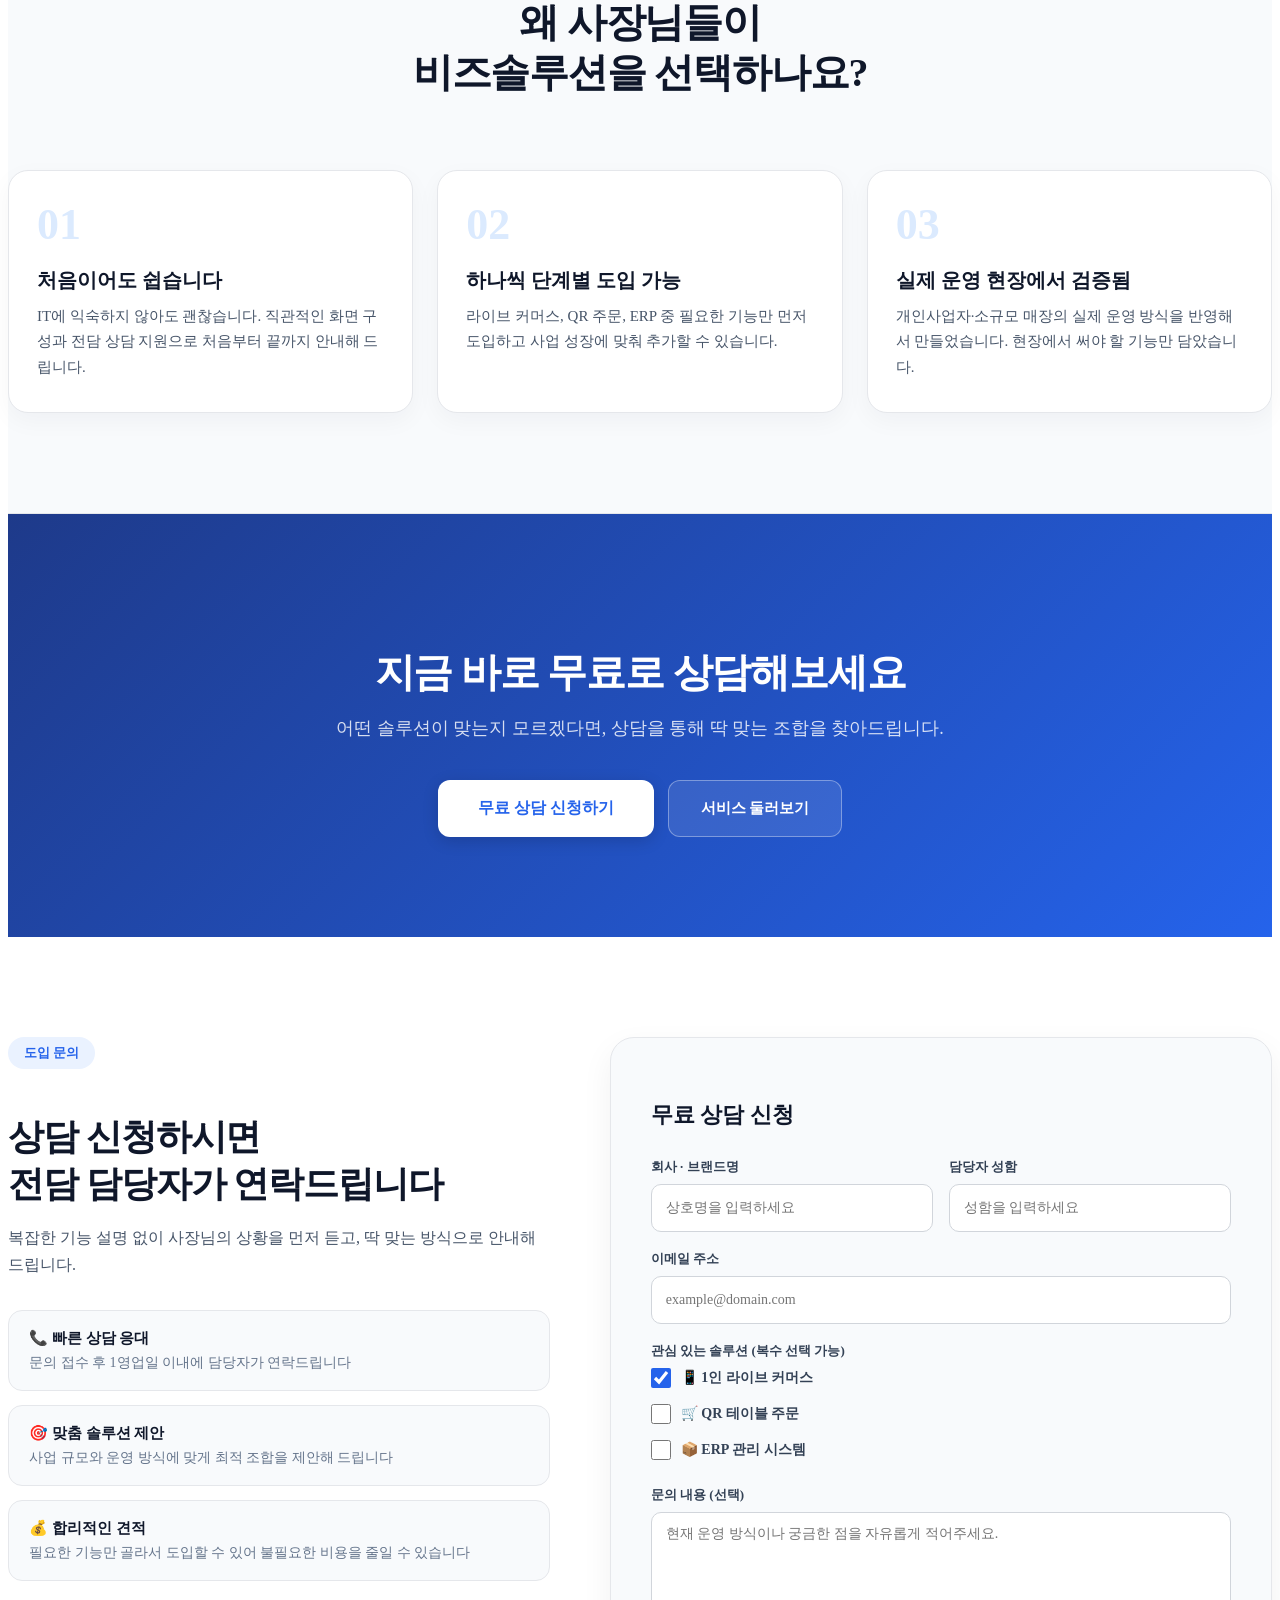
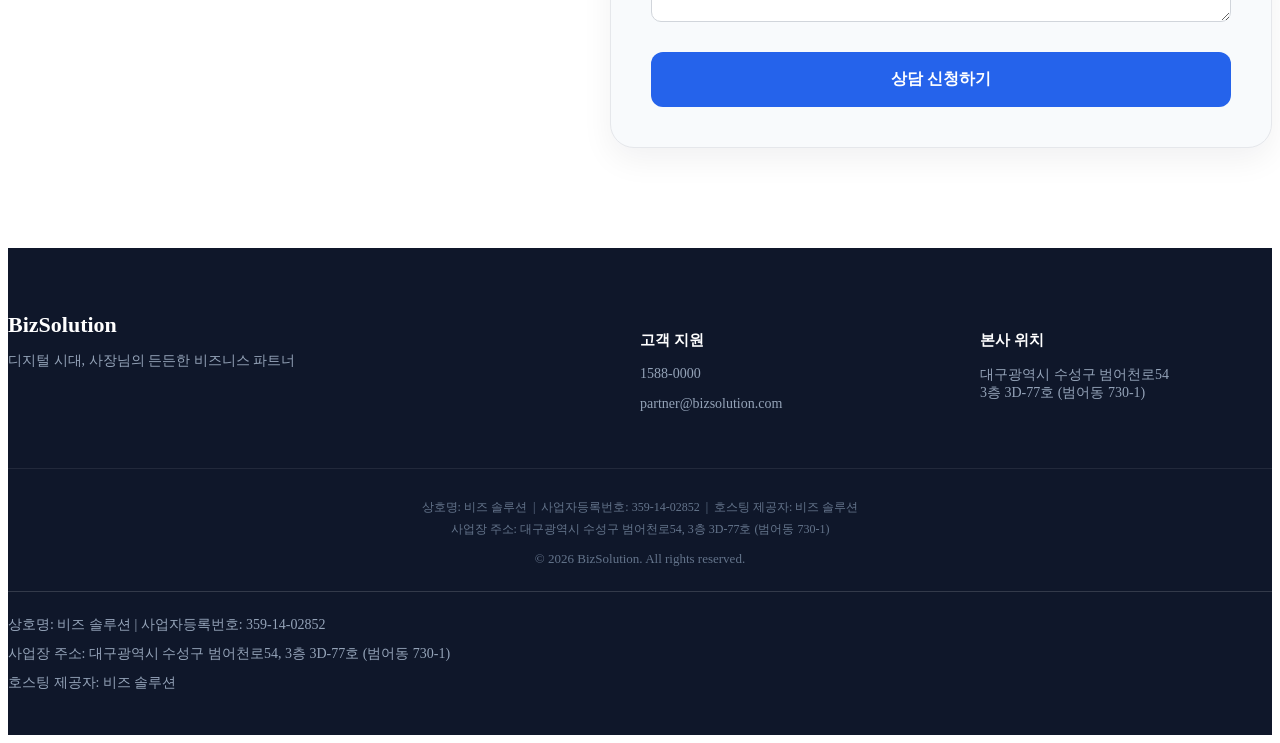
==== commit 54d1782c: "CSS/JS/링크 경로를 GitHub Pages 서브디렉토리(/bizsolutionkr/) 기준으로 수정" ====
--- a/index.html
+++ b/index.html
@@ -5,8 +5,8 @@
   <meta name="viewport" content="width=device-width, initial-scale=1.0">
   <title>비즈솔루션 - 사장님의 든든한 비즈니스 파트너</title>
   <meta name="description" content="라이브 커머스, QR 테이블 주문, ERP 관리까지. 비즈솔루션이 사장님의 장사를 책임집니다.">
-  <link rel="stylesheet" href="css/style.css">
-  <link rel="stylesheet" href="css/components.css">
+  <link rel="stylesheet" href="/bizsolutionkr/css/style.css">
+  <link rel="stylesheet" href="/bizsolutionkr/css/components.css">
   <style>
     /* ===== 메인 홈 전용 스타일 ===== */
 
@@ -880,16 +880,16 @@
     max-width:1280px;margin:0 auto;padding:0 20px;
     display:flex;align-items:center;justify-content:space-between;height:64px;
   ">
-    <a href="/" style="
+    <a href="/bizsolutionkr/" style="
       font-size:20px;font-weight:900;color:#2563eb;
       text-decoration:none;letter-spacing:-0.02em;flex-shrink:0;
     ">BizSolution</a>
 
     <nav id="nav-links" style="display:flex;gap:24px;align-items:center;">
-      <a href="/" class="nav-item" style="font-size:15px;font-weight:600;color:#334155;text-decoration:none;white-space:nowrap;">홈</a>
-      <a href="/live-commerce.html" class="nav-item" style="font-size:15px;font-weight:600;color:#334155;text-decoration:none;white-space:nowrap;">라이브 커머스</a>
-      <a href="/qr-order.html" class="nav-item" style="font-size:15px;font-weight:600;color:#334155;text-decoration:none;white-space:nowrap;">QR 테이블 주문</a>
-      <a href="/erp-management.html" class="nav-item" style="font-size:15px;font-weight:600;color:#334155;text-decoration:none;white-space:nowrap;">ERP 관리</a>
+      <a href="/bizsolutionkr/" class="nav-item" style="font-size:15px;font-weight:600;color:#334155;text-decoration:none;white-space:nowrap;">홈</a>
+      <a href="/bizsolutionkr/live-commerce.html" class="nav-item" style="font-size:15px;font-weight:600;color:#334155;text-decoration:none;white-space:nowrap;">라이브 커머스</a>
+      <a href="/bizsolutionkr/qr-order.html" class="nav-item" style="font-size:15px;font-weight:600;color:#334155;text-decoration:none;white-space:nowrap;">QR 테이블 주문</a>
+      <a href="/bizsolutionkr/erp-management.html" class="nav-item" style="font-size:15px;font-weight:600;color:#334155;text-decoration:none;white-space:nowrap;">ERP 관리</a>
     </nav>
 
     <div style="display:flex;align-items:center;gap:12px;">
@@ -919,10 +919,10 @@
     padding:12px 20px 20px;
     font-family:Pretendard,sans-serif;
   ">
-    <a href="/" class="nav-item mobile-nav-item" style="display:block;padding:12px 0;font-size:16px;font-weight:600;color:#334155;text-decoration:none;border-bottom:1px solid #f1f5f9;">홈</a>
-    <a href="/live-commerce.html" class="nav-item mobile-nav-item" style="display:block;padding:12px 0;font-size:16px;font-weight:600;color:#334155;text-decoration:none;border-bottom:1px solid #f1f5f9;">라이브 커머스</a>
-    <a href="/qr-order.html" class="nav-item mobile-nav-item" style="display:block;padding:12px 0;font-size:16px;font-weight:600;color:#334155;text-decoration:none;border-bottom:1px solid #f1f5f9;">QR 테이블 주문</a>
-    <a href="/erp-management.html" class="nav-item mobile-nav-item" style="display:block;padding:12px 0;font-size:16px;font-weight:600;color:#334155;text-decoration:none;border-bottom:1px solid #f1f5f9;">ERP 관리</a>
+    <a href="/bizsolutionkr/" class="nav-item mobile-nav-item" style="display:block;padding:12px 0;font-size:16px;font-weight:600;color:#334155;text-decoration:none;border-bottom:1px solid #f1f5f9;">홈</a>
+    <a href="/bizsolutionkr/live-commerce.html" class="nav-item mobile-nav-item" style="display:block;padding:12px 0;font-size:16px;font-weight:600;color:#334155;text-decoration:none;border-bottom:1px solid #f1f5f9;">라이브 커머스</a>
+    <a href="/bizsolutionkr/qr-order.html" class="nav-item mobile-nav-item" style="display:block;padding:12px 0;font-size:16px;font-weight:600;color:#334155;text-decoration:none;border-bottom:1px solid #f1f5f9;">QR 테이블 주문</a>
+    <a href="/bizsolutionkr/erp-management.html" class="nav-item mobile-nav-item" style="display:block;padding:12px 0;font-size:16px;font-weight:600;color:#334155;text-decoration:none;border-bottom:1px solid #f1f5f9;">ERP 관리</a>
     <a href="#consult" style="
       display:block;margin-top:16px;
       background:#2563eb;color:#fff;font-size:15px;font-weight:700;
@@ -1019,7 +1019,7 @@
             <li>정산서 자동 발송 · 미입금 독촉 알림</li>
             <li>방송 후 스토어(지난 상품) 운영 가능</li>
           </ul>
-          <a href="/live-commerce.html" class="btn-service-link">라이브 커머스 자세히 보기 →</a>
+          <a href="/bizsolutionkr/live-commerce.html" class="btn-service-link">라이브 커머스 자세히 보기 →</a>
         </div>
         <div class="service-visual">
           <img
@@ -1046,7 +1046,7 @@
             <li>테이블별 현황 실시간 모니터링</li>
             <li>다국어 메뉴판 자동 제공</li>
           </ul>
-          <a href="/qr-order.html" class="btn-service-link">QR 테이블 주문 자세히 보기 →</a>
+          <a href="/bizsolutionkr/qr-order.html" class="btn-service-link">QR 테이블 주문 자세히 보기 →</a>
         </div>
         <div class="service-visual">
           <img
@@ -1073,7 +1073,7 @@
             <li>세금계산서 자동 발행 · 국세청 연동</li>
             <li>A/S 이력 관리 · 고객별 서비스 이력</li>
           </ul>
-          <a href="/erp-management.html" class="btn-service-link">ERP 관리 자세히 보기 →</a>
+          <a href="/bizsolutionkr/erp-management.html" class="btn-service-link">ERP 관리 자세히 보기 →</a>
         </div>
         <div class="service-visual">
           <img
@@ -1122,7 +1122,7 @@
       <p>어떤 솔루션이 맞는지 모르겠다면, 상담을 통해 딱 맞는 조합을 찾아드립니다.</p>
       <div class="cta-btn-group">
         <a href="#contact" class="btn-cta-white">무료 상담 신청하기</a>
-        <a href="/live-commerce.html" class="btn-cta-outline">서비스 둘러보기</a>
+        <a href="/bizsolutionkr/live-commerce.html" class="btn-cta-outline">서비스 둘러보기</a>
       </div>
     </div>
   </section>
@@ -1234,7 +1234,7 @@
 </div>
 </footer>
 
-  <script src="js/main.js"></script>
+  <script src="/bizsolutionkr/js/main.js"></script>
 
 <script>
 // 햄버거 메뉴 토글
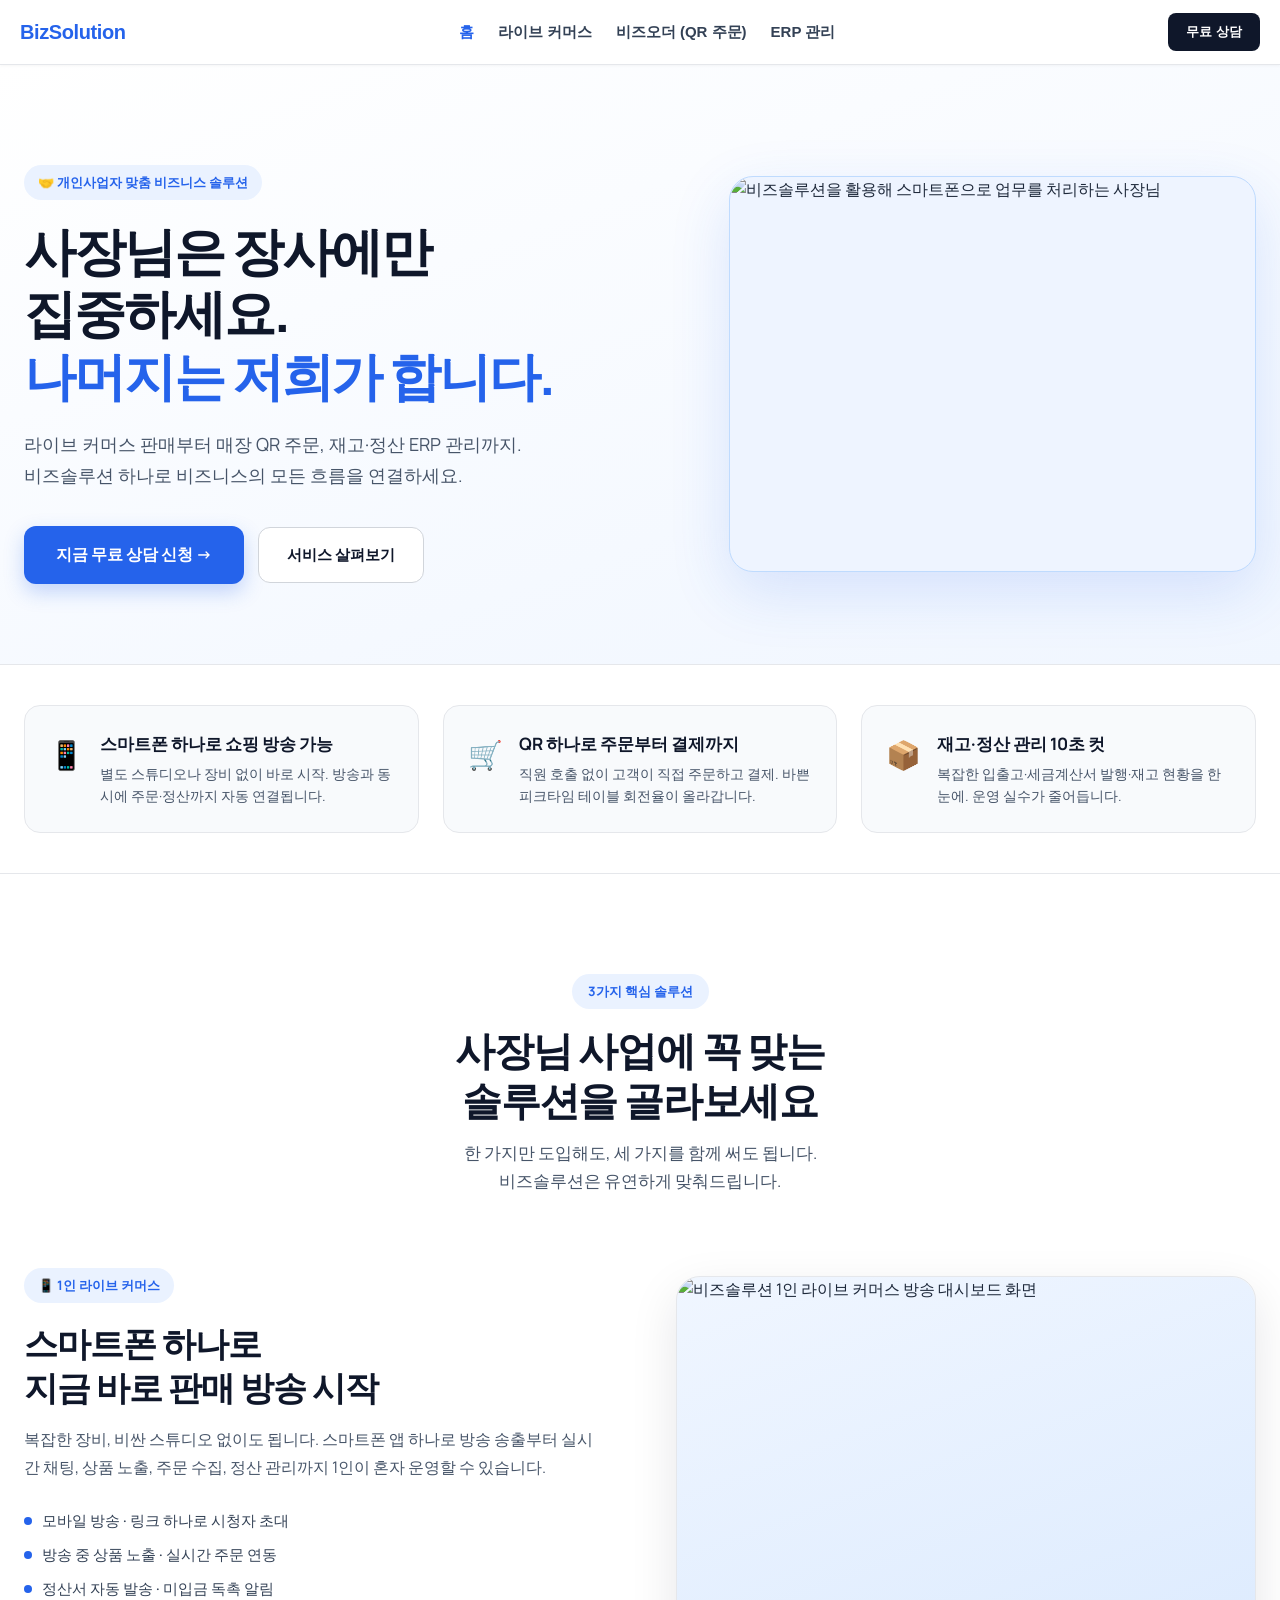
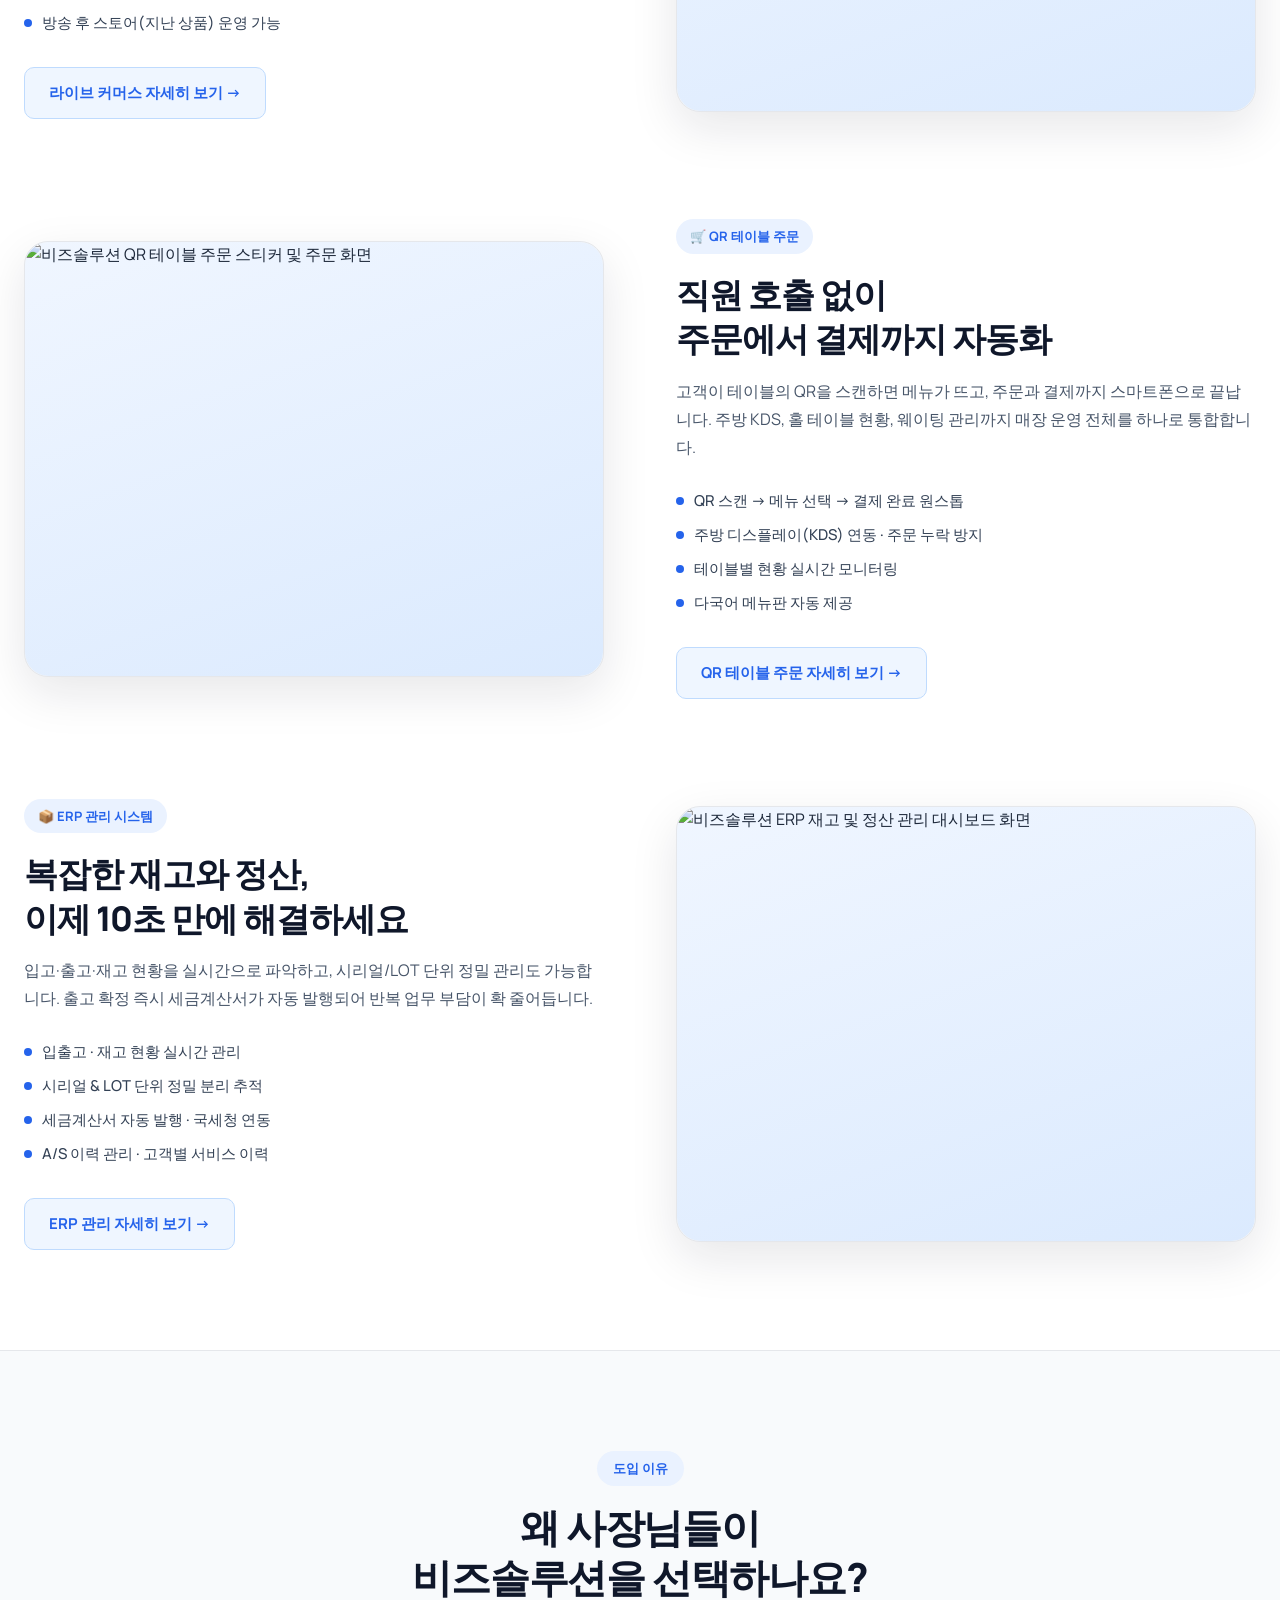
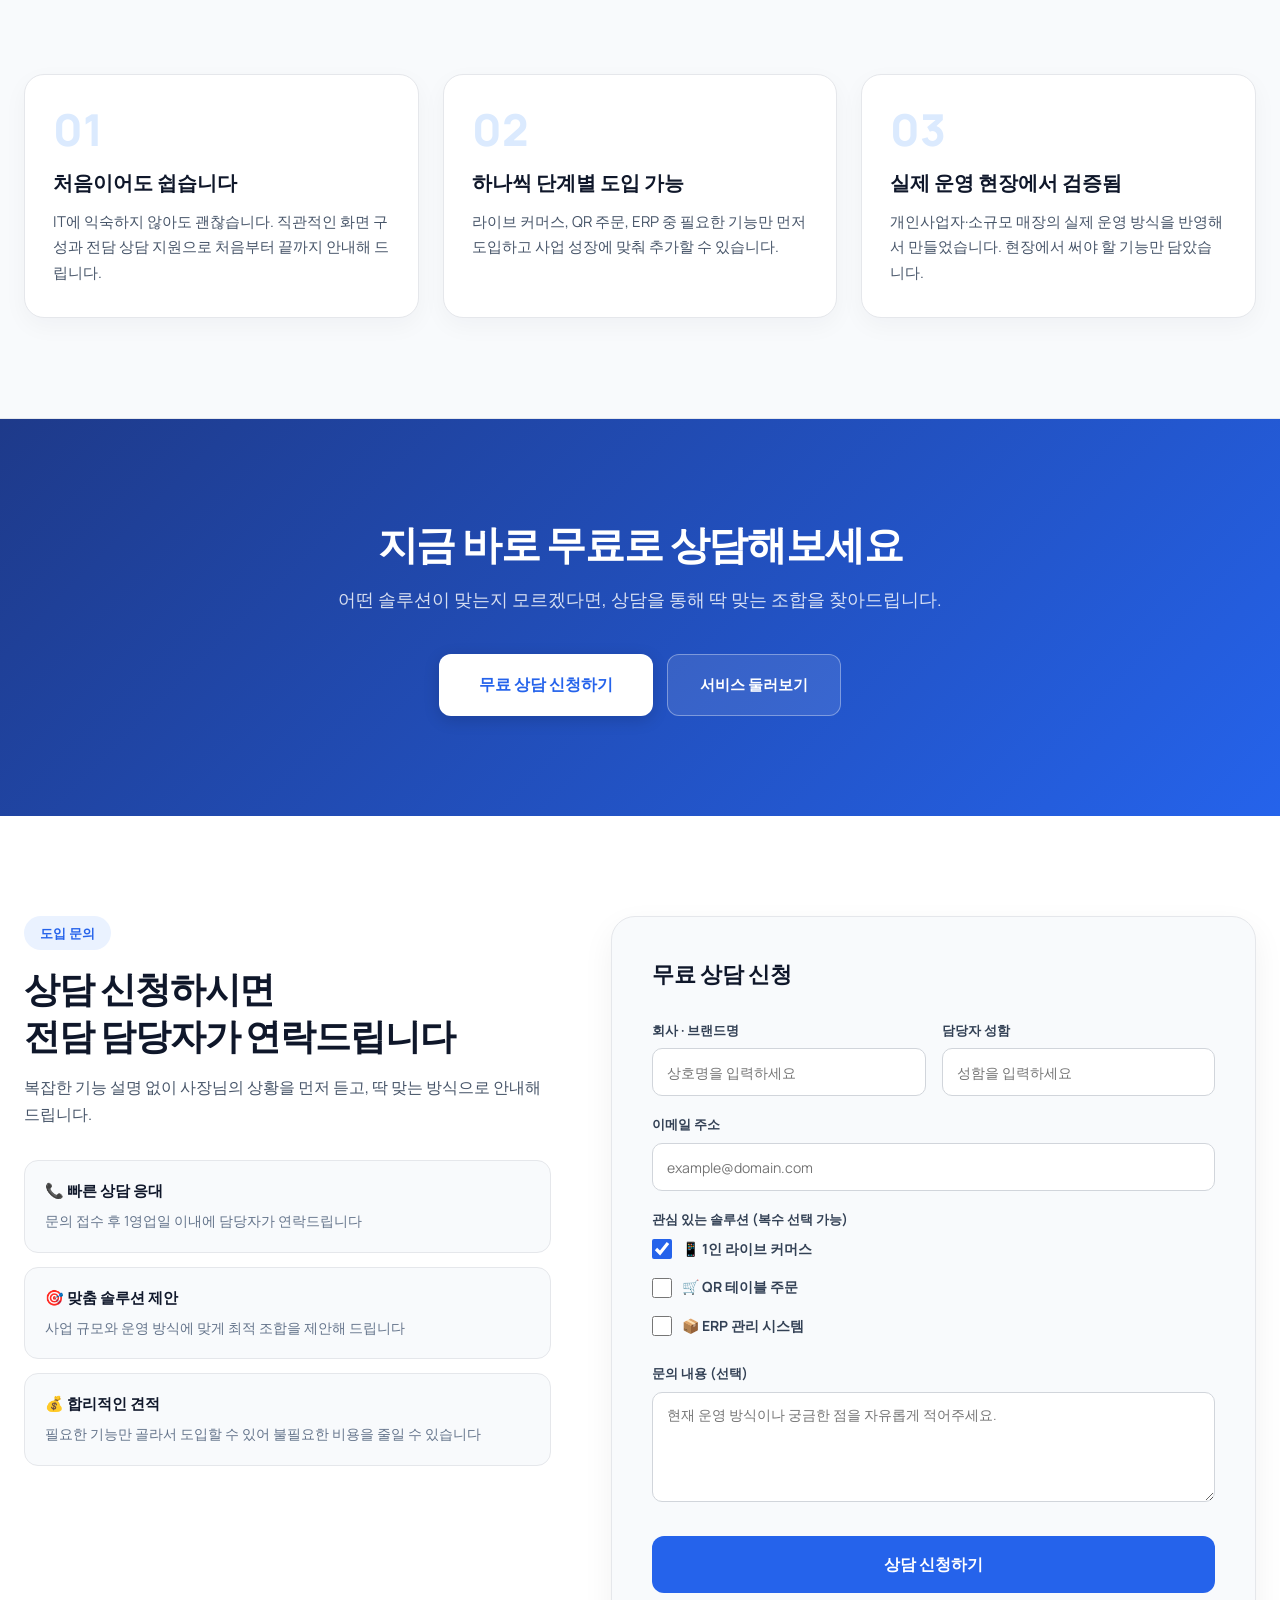
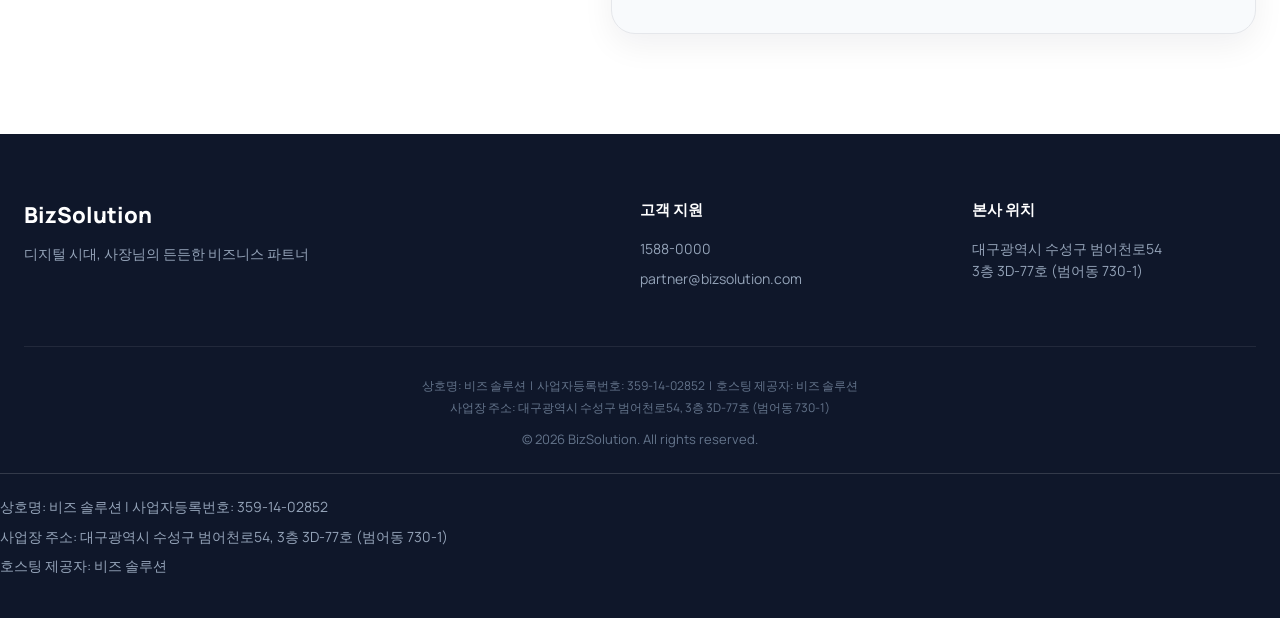
==== commit a55e185e: "fix: 커스텀 도메인 대응 네비게이션 링크 경로 수정 및 QR 메뉴명에 비즈오더 추가 - /bizsolutionkr/ 접두사 제거 → 커스텀 도메인(www.bizsolutionk" ====
--- a/index.html
+++ b/index.html
@@ -5,8 +5,8 @@
   <meta name="viewport" content="width=device-width, initial-scale=1.0">
   <title>비즈솔루션 - 사장님의 든든한 비즈니스 파트너</title>
   <meta name="description" content="라이브 커머스, QR 테이블 주문, ERP 관리까지. 비즈솔루션이 사장님의 장사를 책임집니다.">
-  <link rel="stylesheet" href="/bizsolutionkr/css/style.css">
-  <link rel="stylesheet" href="/bizsolutionkr/css/components.css">
+  <link rel="stylesheet" href="/css/style.css">
+  <link rel="stylesheet" href="/css/components.css">
   <style>
     /* ===== 메인 홈 전용 스타일 ===== */
 
@@ -880,16 +880,16 @@
     max-width:1280px;margin:0 auto;padding:0 20px;
     display:flex;align-items:center;justify-content:space-between;height:64px;
   ">
-    <a href="/bizsolutionkr/" style="
+    <a href="/" style="
       font-size:20px;font-weight:900;color:#2563eb;
       text-decoration:none;letter-spacing:-0.02em;flex-shrink:0;
     ">BizSolution</a>
 
     <nav id="nav-links" style="display:flex;gap:24px;align-items:center;">
-      <a href="/bizsolutionkr/" class="nav-item" style="font-size:15px;font-weight:600;color:#334155;text-decoration:none;white-space:nowrap;">홈</a>
-      <a href="/bizsolutionkr/live-commerce.html" class="nav-item" style="font-size:15px;font-weight:600;color:#334155;text-decoration:none;white-space:nowrap;">라이브 커머스</a>
-      <a href="/bizsolutionkr/qr-order.html" class="nav-item" style="font-size:15px;font-weight:600;color:#334155;text-decoration:none;white-space:nowrap;">QR 테이블 주문</a>
-      <a href="/bizsolutionkr/erp-management.html" class="nav-item" style="font-size:15px;font-weight:600;color:#334155;text-decoration:none;white-space:nowrap;">ERP 관리</a>
+      <a href="/" class="nav-item" style="font-size:15px;font-weight:600;color:#334155;text-decoration:none;white-space:nowrap;">홈</a>
+      <a href="/live-commerce.html" class="nav-item" style="font-size:15px;font-weight:600;color:#334155;text-decoration:none;white-space:nowrap;">라이브 커머스</a>
+      <a href="/qr-order.html" class="nav-item" style="font-size:15px;font-weight:600;color:#334155;text-decoration:none;white-space:nowrap;">비즈오더 (QR 주문)</a>
+      <a href="/erp-management.html" class="nav-item" style="font-size:15px;font-weight:600;color:#334155;text-decoration:none;white-space:nowrap;">ERP 관리</a>
     </nav>
 
     <div style="display:flex;align-items:center;gap:12px;">
@@ -919,10 +919,10 @@
     padding:12px 20px 20px;
     font-family:Pretendard,sans-serif;
   ">
-    <a href="/bizsolutionkr/" class="nav-item mobile-nav-item" style="display:block;padding:12px 0;font-size:16px;font-weight:600;color:#334155;text-decoration:none;border-bottom:1px solid #f1f5f9;">홈</a>
-    <a href="/bizsolutionkr/live-commerce.html" class="nav-item mobile-nav-item" style="display:block;padding:12px 0;font-size:16px;font-weight:600;color:#334155;text-decoration:none;border-bottom:1px solid #f1f5f9;">라이브 커머스</a>
-    <a href="/bizsolutionkr/qr-order.html" class="nav-item mobile-nav-item" style="display:block;padding:12px 0;font-size:16px;font-weight:600;color:#334155;text-decoration:none;border-bottom:1px solid #f1f5f9;">QR 테이블 주문</a>
-    <a href="/bizsolutionkr/erp-management.html" class="nav-item mobile-nav-item" style="display:block;padding:12px 0;font-size:16px;font-weight:600;color:#334155;text-decoration:none;border-bottom:1px solid #f1f5f9;">ERP 관리</a>
+    <a href="/" class="nav-item mobile-nav-item" style="display:block;padding:12px 0;font-size:16px;font-weight:600;color:#334155;text-decoration:none;border-bottom:1px solid #f1f5f9;">홈</a>
+    <a href="/live-commerce.html" class="nav-item mobile-nav-item" style="display:block;padding:12px 0;font-size:16px;font-weight:600;color:#334155;text-decoration:none;border-bottom:1px solid #f1f5f9;">라이브 커머스</a>
+    <a href="/qr-order.html" class="nav-item mobile-nav-item" style="display:block;padding:12px 0;font-size:16px;font-weight:600;color:#334155;text-decoration:none;border-bottom:1px solid #f1f5f9;">비즈오더 (QR 주문)</a>
+    <a href="/erp-management.html" class="nav-item mobile-nav-item" style="display:block;padding:12px 0;font-size:16px;font-weight:600;color:#334155;text-decoration:none;border-bottom:1px solid #f1f5f9;">ERP 관리</a>
     <a href="#consult" style="
       display:block;margin-top:16px;
       background:#2563eb;color:#fff;font-size:15px;font-weight:700;
@@ -1019,7 +1019,7 @@
             <li>정산서 자동 발송 · 미입금 독촉 알림</li>
             <li>방송 후 스토어(지난 상품) 운영 가능</li>
           </ul>
-          <a href="/bizsolutionkr/live-commerce.html" class="btn-service-link">라이브 커머스 자세히 보기 →</a>
+          <a href="/live-commerce.html" class="btn-service-link">라이브 커머스 자세히 보기 →</a>
         </div>
         <div class="service-visual">
           <img
@@ -1046,7 +1046,7 @@
             <li>테이블별 현황 실시간 모니터링</li>
             <li>다국어 메뉴판 자동 제공</li>
           </ul>
-          <a href="/bizsolutionkr/qr-order.html" class="btn-service-link">QR 테이블 주문 자세히 보기 →</a>
+          <a href="/qr-order.html" class="btn-service-link">QR 테이블 주문 자세히 보기 →</a>
         </div>
         <div class="service-visual">
           <img
@@ -1073,7 +1073,7 @@
             <li>세금계산서 자동 발행 · 국세청 연동</li>
             <li>A/S 이력 관리 · 고객별 서비스 이력</li>
           </ul>
-          <a href="/bizsolutionkr/erp-management.html" class="btn-service-link">ERP 관리 자세히 보기 →</a>
+          <a href="/erp-management.html" class="btn-service-link">ERP 관리 자세히 보기 →</a>
         </div>
         <div class="service-visual">
           <img
@@ -1122,7 +1122,7 @@
       <p>어떤 솔루션이 맞는지 모르겠다면, 상담을 통해 딱 맞는 조합을 찾아드립니다.</p>
       <div class="cta-btn-group">
         <a href="#contact" class="btn-cta-white">무료 상담 신청하기</a>
-        <a href="/bizsolutionkr/live-commerce.html" class="btn-cta-outline">서비스 둘러보기</a>
+        <a href="/live-commerce.html" class="btn-cta-outline">서비스 둘러보기</a>
       </div>
     </div>
   </section>
@@ -1234,7 +1234,7 @@
 </div>
 </footer>
 
-  <script src="/bizsolutionkr/js/main.js"></script>
+  <script src="/js/main.js"></script>
 
 <script>
 // 햄버거 메뉴 토글
--- a/css/style.css
+++ b/css/style.css
@@ -0,0 +1,246 @@
+@import url('https://fonts.googleapis.com/css2?family=Manrope:wght@400;500;600;700;800&display=swap');
+@import url('https://cdn.jsdelivr.net/gh/orioncactus/pretendard/dist/web/static/pretendard.css');
+
+:root {
+  --primary-color: #1A73E8;
+  --primary-dark: #0f172a;
+  --secondary-bg: #f8fafc;
+  --text-main: #1e293b;
+  --text-muted: #64748b;
+  --border-color: #e2e8f0;
+  --white: #FFFFFF;
+  --max-width: 1280px;
+  --card-radius: 20px;
+  --button-radius: 12px;
+  --shadow-sm: 0 4px 6px -1px rgba(0, 0, 0, 0.05);
+  --shadow-md: 0 10px 15px -3px rgba(0, 0, 0, 0.05);
+  --shadow-lg: 0 20px 40px -5px rgba(0, 0, 0, 0.08);
+}
+
+* {
+  margin: 0;
+  padding: 0;
+  box-sizing: border-box;
+}
+
+body {
+  font-family: 'Pretendard', 'Manrope', -apple-system, sans-serif;
+  color: var(--text-main);
+  line-height: 1.6;
+  background-color: var(--white);
+  -webkit-font-smoothing: antialiased;
+}
+
+a {
+  text-decoration: none;
+  color: inherit;
+  transition: all 0.3s ease;
+}
+
+ul {
+  list-style: none;
+}
+
+.container {
+  max-width: var(--max-width);
+  margin: 0 auto;
+  padding: 0 24px;
+}
+
+img {
+  max-width: 100%;
+  height: auto;
+  display: block;
+}
+
+/* Layout Classes */
+.nav-global {
+  border-bottom: 1px solid rgba(226, 232, 240, 0.6);
+  background-color: rgba(255, 255, 255, 0.9);
+  backdrop-filter: blur(12px);
+  position: sticky;
+  top: 0;
+  z-index: 999;
+  transition: all 0.3s ease;
+}
+
+.nav-global .container {
+  display: flex;
+  justify-content: space-between;
+  align-items: center;
+  height: 80px;
+}
+
+.nav-brand {
+  font-size: 1.5rem;
+  font-weight: 800;
+  color: var(--primary-color);
+  letter-spacing: -0.5px;
+}
+
+.nav-links {
+  display: flex;
+  gap: 36px;
+}
+
+.nav-links a {
+  font-weight: 600;
+  color: var(--text-muted);
+  position: relative;
+}
+
+.nav-links a:hover,
+.nav-links a.active {
+  color: var(--primary-color);
+}
+
+.nav-links a.active::after {
+  content: '';
+  position: absolute;
+  bottom: -28px;
+  left: 0;
+  width: 100%;
+  height: 3px;
+  background: var(--primary-color);
+  border-radius: 3px 3px 0 0;
+}
+
+@media (max-width: 900px) {
+  .nav-links {
+    display: none;
+  }
+}
+
+.footer-global {
+  background-color: var(--primary-dark);
+  color: var(--white);
+  padding: 80px 0 40px;
+  margin-top: 80px;
+}
+
+.footer-global .text-muted {
+  color: #94a3b8;
+}
+
+.footer-inner {
+  display: grid;
+  grid-template-columns: 2fr 1fr 1fr;
+  gap: 60px;
+  margin-bottom: 60px;
+}
+
+.footer-brand {
+  font-size: 1.5rem;
+  font-weight: 800;
+  color: var(--white);
+  margin-bottom: 16px;
+}
+
+.footer-inner h4 {
+  font-size: 1.1rem;
+  margin-bottom: 24px;
+  color: var(--white);
+}
+
+.footer-inner p {
+  color: #94a3b8;
+  margin-bottom: 12px;
+}
+
+.footer-bottom {
+  text-align: center;
+  padding-top: 32px;
+  border-top: 1px solid rgba(255, 255, 255, 0.1);
+  color: #64748b;
+  font-size: 0.9rem;
+}
+
+/* Common Sections */
+.section-hero {
+  padding: 140px 0 100px;
+  background: linear-gradient(135deg, var(--secondary-bg) 0%, #ebf4ff 100%);
+  text-align: center;
+  position: relative;
+  overflow: hidden;
+}
+
+.section-hero::before {
+  content: '';
+  position: absolute;
+  top: -20%;
+  right: -10%;
+  width: 600px;
+  height: 600px;
+  background: radial-gradient(circle, rgba(26, 115, 232, 0.1) 0%, transparent 60%);
+  border-radius: 50%;
+  z-index: 0;
+}
+
+.section-hero .container {
+  position: relative;
+  z-index: 1;
+}
+
+.section-hero h1 {
+  font-size: 3.5rem;
+  font-weight: 800;
+  margin-bottom: 24px;
+  line-height: 1.25;
+  letter-spacing: -1px;
+}
+
+.section-hero p {
+  font-size: 1.25rem;
+  color: var(--text-muted);
+  margin-bottom: 48px;
+  max-width: 600px;
+  margin-left: auto;
+  margin-right: auto;
+}
+
+.section-features {
+  padding: 120px 0;
+}
+
+.section-title {
+  text-align: center;
+  font-size: 2.5rem;
+  font-weight: 800;
+  margin-bottom: 64px;
+  letter-spacing: -0.5px;
+}
+
+.section-process {
+  padding: 120px 0;
+  background-color: var(--secondary-bg);
+}
+
+.section-cta {
+  padding: 120px 0;
+  text-align: center;
+  background: linear-gradient(135deg, var(--primary-color) 0%, #0d47a1 100%);
+  color: var(--white);
+}
+
+.section-cta h2 {
+  font-size: 2.5rem;
+  margin-bottom: 24px;
+  font-weight: 800;
+}
+
+.section-cta p {
+  font-size: 1.2rem;
+  margin-bottom: 48px;
+  opacity: 0.9;
+}
+
+@media (max-width: 768px) {
+  .section-hero h1 {
+    font-size: 2.5rem;
+  }
+
+  .footer-inner {
+    grid-template-columns: 1fr;
+    gap: 40px;
+  }
+}
--- a/css/components.css
+++ b/css/components.css
@@ -0,0 +1,163 @@
+/* css/components.css */
+
+/* Buttons */
+.btn {
+  display: inline-flex;
+  align-items: center;
+  justify-content: center;
+  padding: 14px 32px;
+  font-weight: 700;
+  border-radius: var(--button-radius);
+  cursor: pointer;
+  transition: all 0.3s cubic-bezier(0.4, 0, 0.2, 1);
+  border: none;
+  font-size: 1rem;
+  letter-spacing: -0.2px;
+}
+
+.btn-primary {
+  background-color: var(--primary-color);
+  color: var(--white);
+  box-shadow: 0 4px 14px 0 rgba(26, 115, 232, 0.39);
+}
+
+.btn-outline {
+  background-color: transparent;
+  color: var(--primary-color);
+  border: 2px solid rgba(26, 115, 232, 0.2);
+}
+
+.btn-white {
+  background-color: var(--white);
+  color: var(--primary-color);
+  box-shadow: 0 4px 14px 0 rgba(0,0,0,0.1);
+}
+
+.btn:hover {
+  transform: translateY(-2px);
+}
+
+.btn-primary:hover {
+  box-shadow: 0 6px 20px rgba(26, 115, 232, 0.4);
+  background-color: #1557b0;
+}
+
+.btn-outline:hover {
+  background-color: rgba(26, 115, 232, 0.05);
+  border-color: var(--primary-color);
+}
+
+.btn-white:hover {
+  box-shadow: 0 6px 20px rgba(0,0,0,0.15);
+}
+
+/* Cards */
+.card {
+  background: var(--white);
+  border-radius: var(--card-radius);
+  border: 1px solid var(--border-color);
+  padding: 40px 32px;
+  transition: all 0.3s cubic-bezier(0.4, 0, 0.2, 1);
+  box-shadow: var(--shadow-sm);
+}
+
+.card:hover {
+  transform: translateY(-8px);
+  box-shadow: var(--shadow-lg);
+  border-color: transparent;
+}
+
+.card-image-placeholder {
+  width: 100%;
+  height: 220px;
+  background: linear-gradient(135deg, #f1f5f9, #e2e8f0);
+  border-radius: 12px;
+  margin-bottom: 32px;
+  display: flex;
+  align-items: center;
+  justify-content: center;
+  color: var(--text-muted);
+  font-weight: 600;
+  font-size: 1.1rem;
+}
+
+.card h3 {
+  font-size: 1.4rem;
+  margin-bottom: 16px;
+  font-weight: 700;
+  color: var(--primary-dark);
+}
+
+.card p {
+  color: var(--text-muted);
+  margin-bottom: 24px;
+}
+
+/* Grids */
+.grid-3 {
+  display: grid;
+  grid-template-columns: repeat(auto-fit, minmax(320px, 1fr));
+  gap: 32px;
+}
+
+/* Forms */
+.form-inquiry {
+  max-width: 600px;
+  margin: 0 auto;
+  background: var(--white);
+  padding: 48px;
+  border-radius: var(--card-radius);
+  border: 1px solid var(--border-color);
+  box-shadow: var(--shadow-lg);
+}
+
+.form-group {
+  margin-bottom: 24px;
+}
+
+.form-label {
+  display: block;
+  margin-bottom: 8px;
+  font-weight: 600;
+  text-align: left;
+  color: var(--text-main);
+}
+
+.form-control {
+  width: 100%;
+  padding: 16px;
+  border: 1px solid var(--border-color);
+  border-radius: var(--button-radius);
+  font-family: inherit;
+  font-size: 1rem;
+  transition: all 0.3s ease;
+  outline: none;
+  background: #f8fafc;
+}
+
+.form-control:focus {
+  border-color: var(--primary-color);
+  background: var(--white);
+  box-shadow: 0 0 0 4px rgba(26,115,232,0.1);
+}
+
+textarea.form-control {
+  resize: vertical;
+  min-height: 140px;
+}
+
+.error-message {
+  color: #ef4444;
+  font-size: 0.875rem;
+  margin-top: 6px;
+  display: none;
+  text-align: left;
+}
+
+.form-control.is-invalid {
+  border-color: #ef4444;
+}
+
+.form-control.is-invalid + .error-message {
+  display: block;
+}
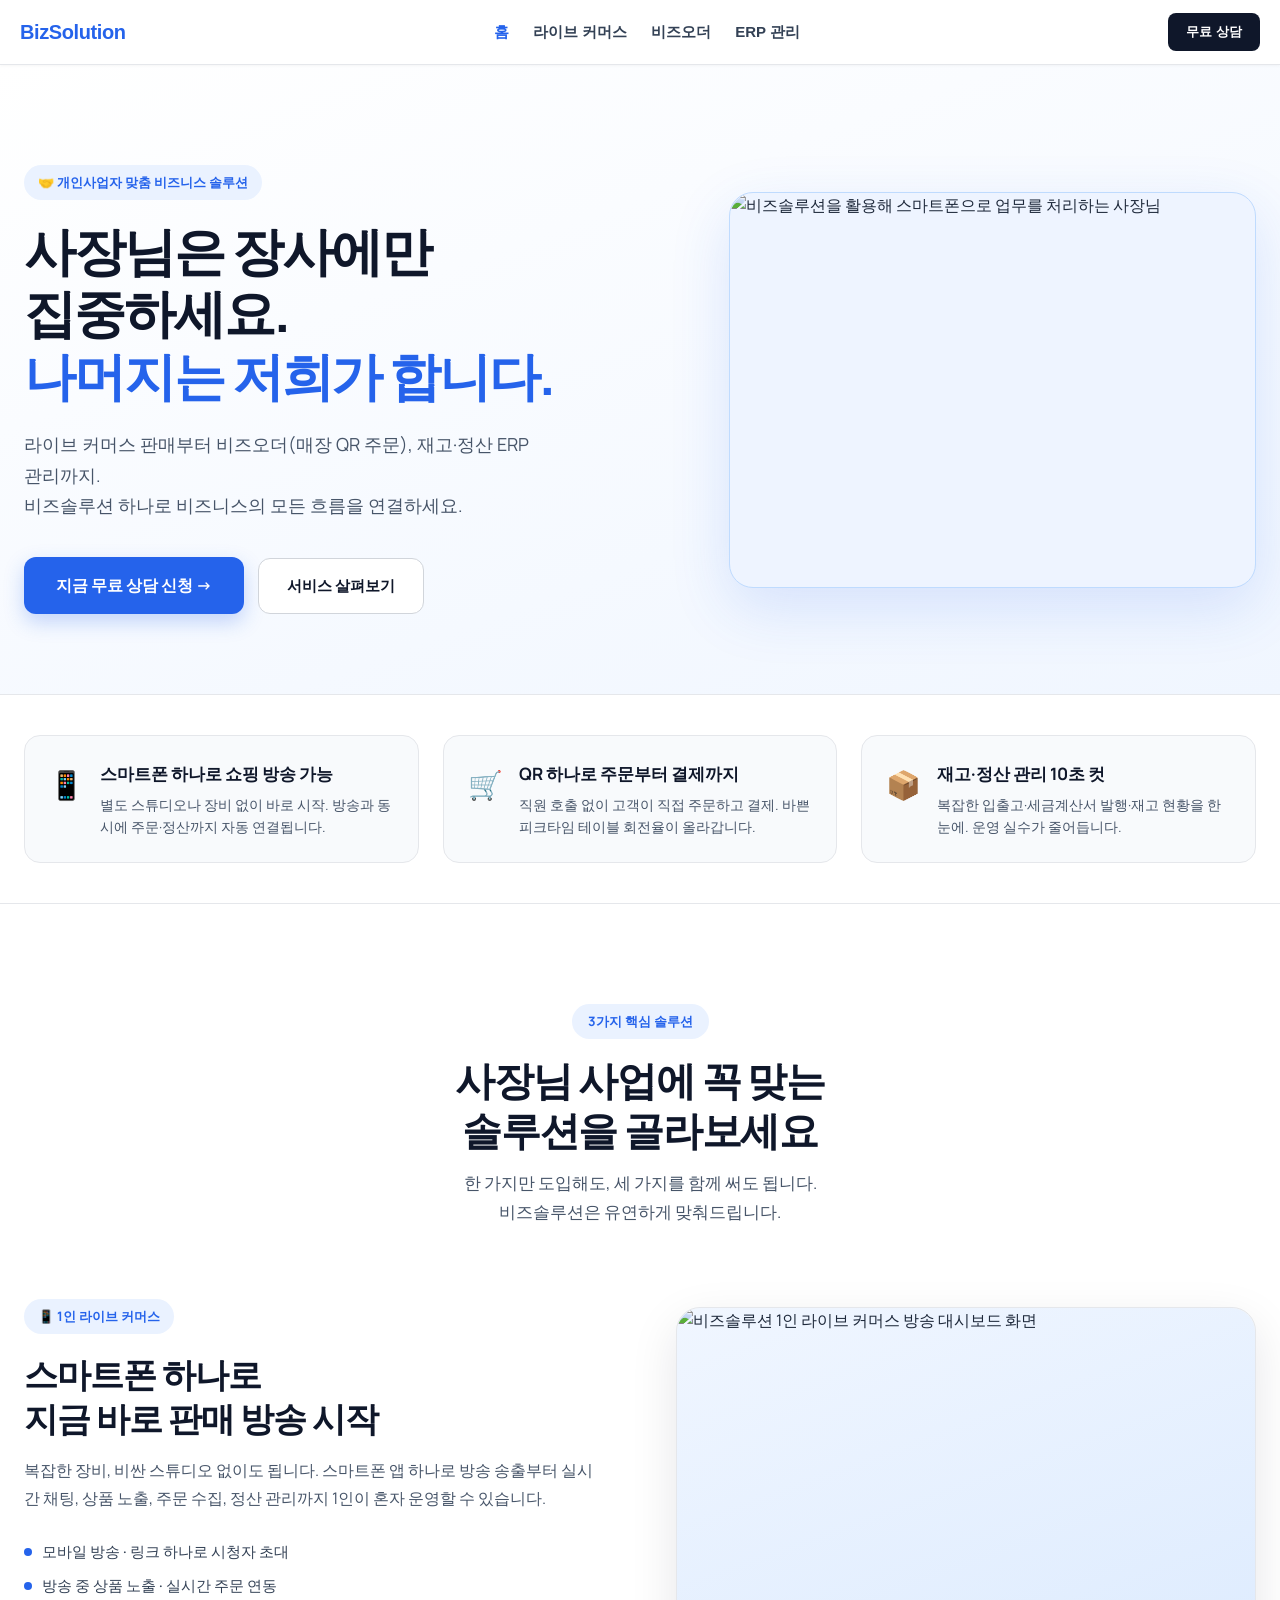
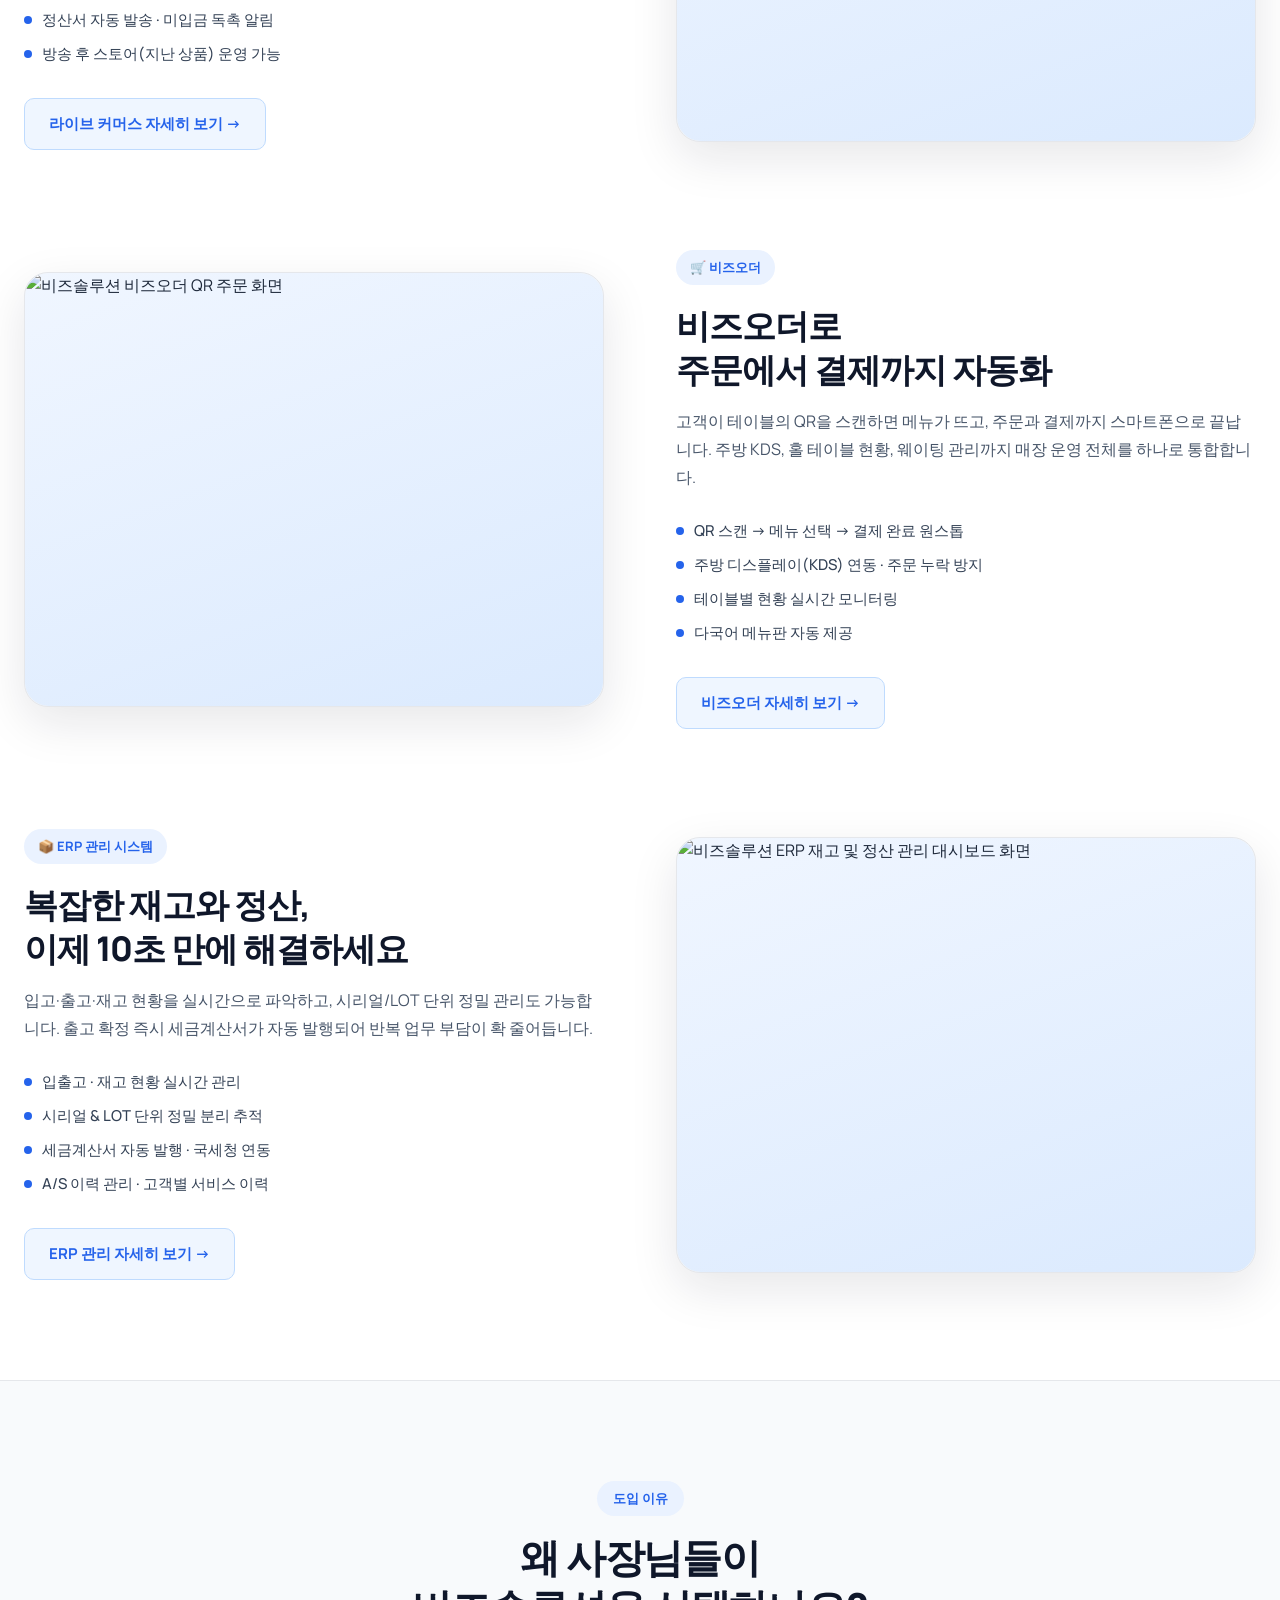
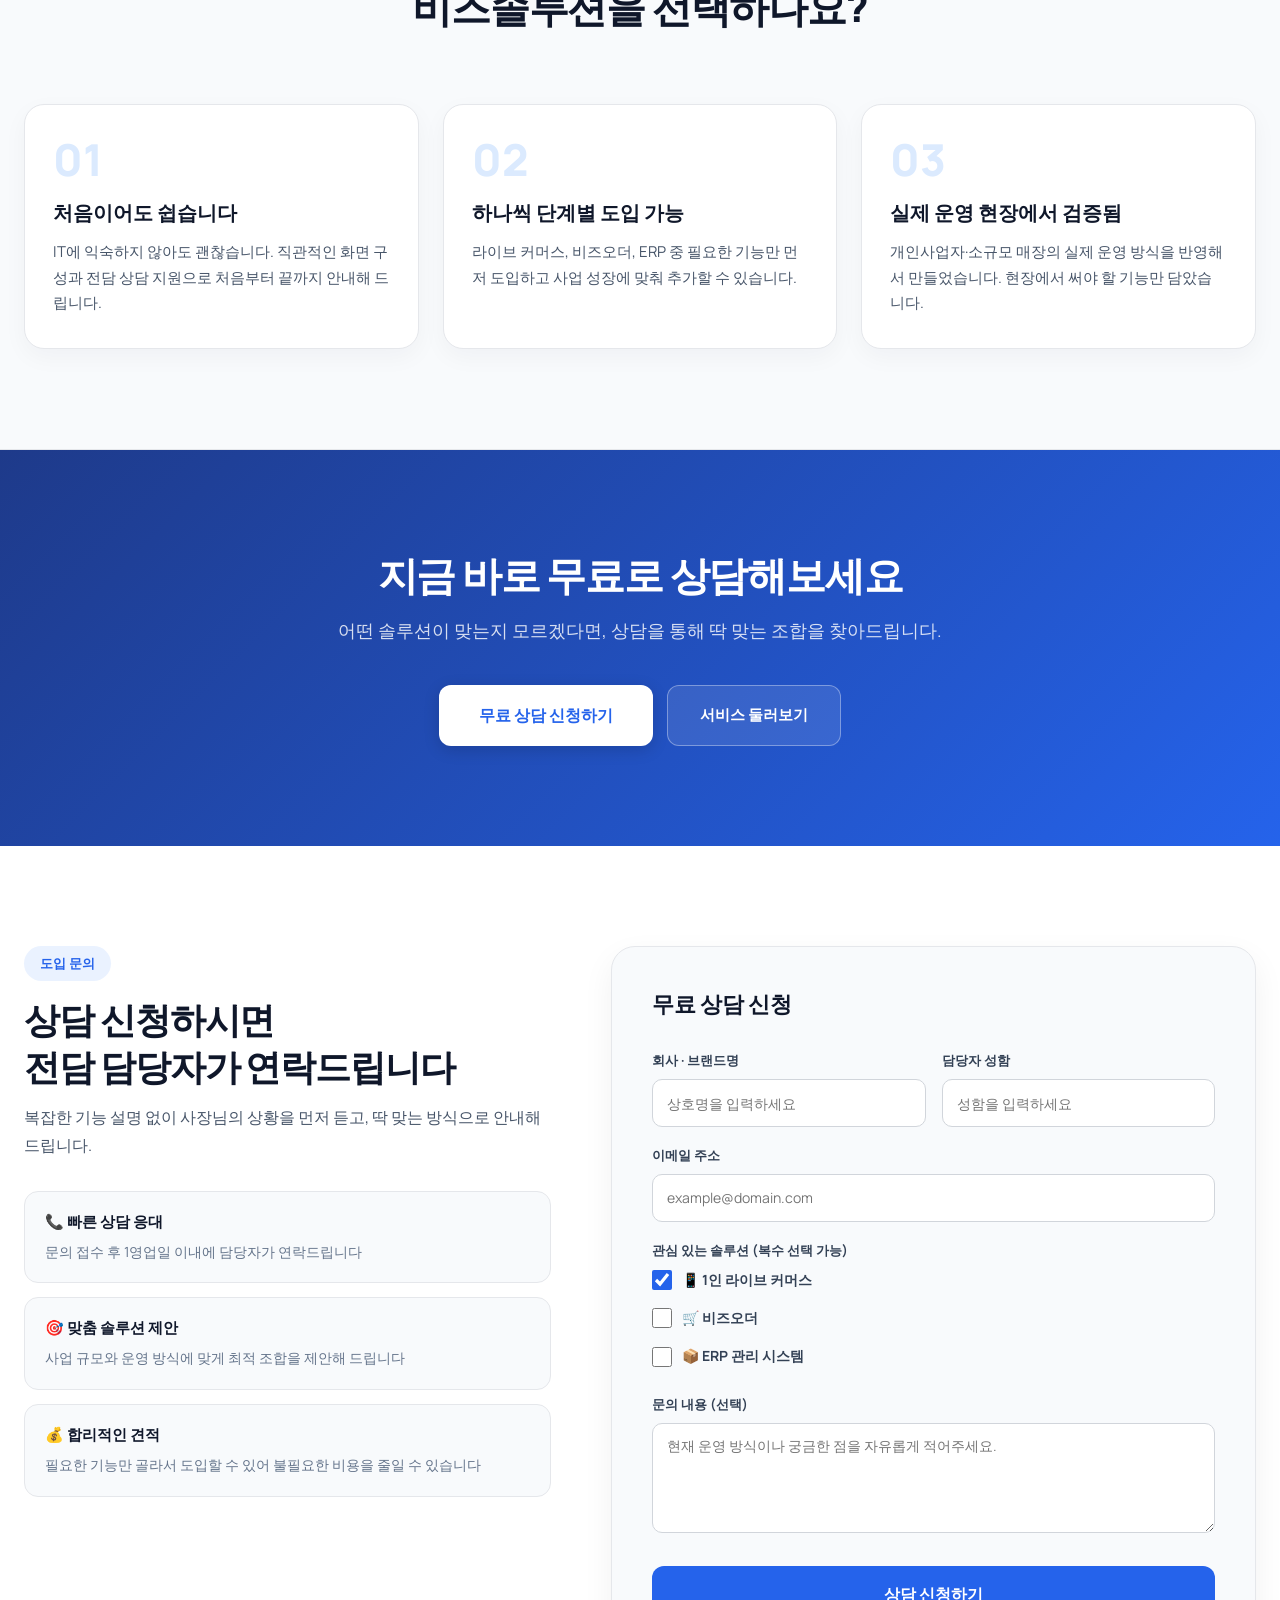
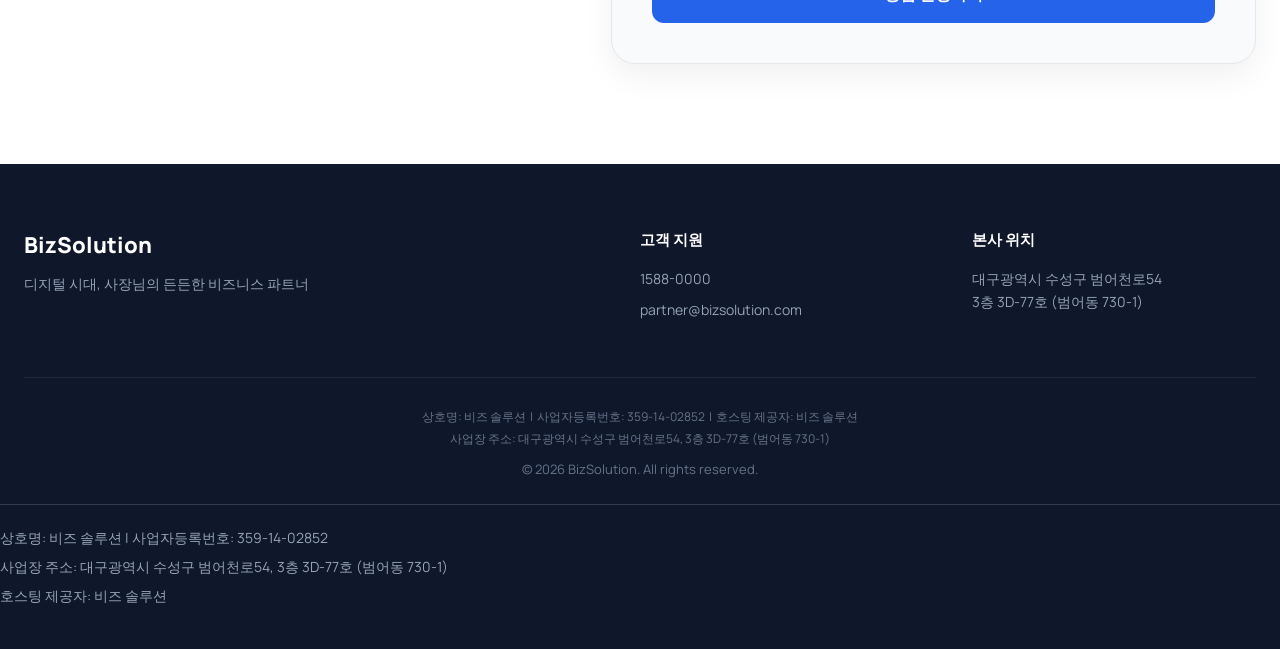
==== commit fbee63fe: "UI 개선: 비즈오더 네이밍 통일, Lucide Icons 적용, TableFlow 이미지 교체 - 전체 페이지 네비게이션: 'QR 테이블 주문' → '비즈오더' 네이밍 통일 - " ====
--- a/index.html
+++ b/index.html
@@ -4,7 +4,7 @@
   <meta charset="UTF-8">
   <meta name="viewport" content="width=device-width, initial-scale=1.0">
   <title>비즈솔루션 - 사장님의 든든한 비즈니스 파트너</title>
-  <meta name="description" content="라이브 커머스, QR 테이블 주문, ERP 관리까지. 비즈솔루션이 사장님의 장사를 책임집니다.">
+  <meta name="description" content="라이브 커머스, 비즈오더(QR 주문), ERP 관리까지. 비즈솔루션이 사장님의 장사를 책임집니다.">
   <link rel="stylesheet" href="/css/style.css">
   <link rel="stylesheet" href="/css/components.css">
   <style>
@@ -888,7 +888,7 @@
     <nav id="nav-links" style="display:flex;gap:24px;align-items:center;">
       <a href="/" class="nav-item" style="font-size:15px;font-weight:600;color:#334155;text-decoration:none;white-space:nowrap;">홈</a>
       <a href="/live-commerce.html" class="nav-item" style="font-size:15px;font-weight:600;color:#334155;text-decoration:none;white-space:nowrap;">라이브 커머스</a>
-      <a href="/qr-order.html" class="nav-item" style="font-size:15px;font-weight:600;color:#334155;text-decoration:none;white-space:nowrap;">비즈오더 (QR 주문)</a>
+      <a href="/qr-order.html" class="nav-item" style="font-size:15px;font-weight:600;color:#334155;text-decoration:none;white-space:nowrap;">비즈오더</a>
       <a href="/erp-management.html" class="nav-item" style="font-size:15px;font-weight:600;color:#334155;text-decoration:none;white-space:nowrap;">ERP 관리</a>
     </nav>
 
@@ -921,7 +921,7 @@
   ">
     <a href="/" class="nav-item mobile-nav-item" style="display:block;padding:12px 0;font-size:16px;font-weight:600;color:#334155;text-decoration:none;border-bottom:1px solid #f1f5f9;">홈</a>
     <a href="/live-commerce.html" class="nav-item mobile-nav-item" style="display:block;padding:12px 0;font-size:16px;font-weight:600;color:#334155;text-decoration:none;border-bottom:1px solid #f1f5f9;">라이브 커머스</a>
-    <a href="/qr-order.html" class="nav-item mobile-nav-item" style="display:block;padding:12px 0;font-size:16px;font-weight:600;color:#334155;text-decoration:none;border-bottom:1px solid #f1f5f9;">비즈오더 (QR 주문)</a>
+    <a href="/qr-order.html" class="nav-item mobile-nav-item" style="display:block;padding:12px 0;font-size:16px;font-weight:600;color:#334155;text-decoration:none;border-bottom:1px solid #f1f5f9;">비즈오더</a>
     <a href="/erp-management.html" class="nav-item mobile-nav-item" style="display:block;padding:12px 0;font-size:16px;font-weight:600;color:#334155;text-decoration:none;border-bottom:1px solid #f1f5f9;">ERP 관리</a>
     <a href="#consult" style="
       display:block;margin-top:16px;
@@ -945,7 +945,7 @@
             <span class="accent">나머지는 저희가 합니다.</span>
           </h1>
           <p class="hero-main-desc">
-            라이브 커머스 판매부터 매장 QR 주문, 재고·정산 ERP 관리까지.<br>
+            라이브 커머스 판매부터 비즈오더(매장 QR 주문), 재고·정산 ERP 관리까지.<br>
             비즈솔루션 하나로 비즈니스의 모든 흐름을 연결하세요.
           </p>
           <div class="hero-cta-group">
@@ -1032,11 +1032,11 @@
         </div>
       </div>
 
-      <!-- 2. QR 테이블 주문 (이미지 좌, 텍스트 우) -->
+      <!-- 2. 비즈오더 (이미지 좌, 텍스트 우) -->
       <div class="service-row reverse">
         <div>
-          <div class="service-tag">🛒 QR 테이블 주문</div>
-          <h2 class="service-title">직원 호출 없이<br>주문에서 결제까지 자동화</h2>
+          <div class="service-tag">🛒 비즈오더</div>
+          <h2 class="service-title">비즈오더로<br>주문에서 결제까지 자동화</h2>
           <p class="service-desc">
             고객이 테이블의 QR을 스캔하면 메뉴가 뜨고, 주문과 결제까지 스마트폰으로 끝납니다. 주방 KDS, 홀 테이블 현황, 웨이팅 관리까지 매장 운영 전체를 하나로 통합합니다.
           </p>
@@ -1046,12 +1046,12 @@
             <li>테이블별 현황 실시간 모니터링</li>
             <li>다국어 메뉴판 자동 제공</li>
           </ul>
-          <a href="/qr-order.html" class="btn-service-link">QR 테이블 주문 자세히 보기 →</a>
+          <a href="/qr-order.html" class="btn-service-link">비즈오더 자세히 보기 →</a>
         </div>
         <div class="service-visual">
           <img
             src="https://d2xsxph8kpxj0f.cloudfront.net/310419663030627935/bEKqwvepBRcHwjjYwPMMJS/tableflow-qr-order-XKC6zhQ8Xko8mY2S5vPp46.webp"
-            alt="비즈솔루션 QR 테이블 주문 스티커 및 주문 화면"
+            alt="비즈솔루션 비즈오더 QR 주문 화면"
             width="600"
             height="450"
             loading="lazy"
@@ -1104,7 +1104,7 @@
         <div class="why-card">
           <div class="why-num">02</div>
           <h3>하나씩 단계별 도입 가능</h3>
-          <p>라이브 커머스, QR 주문, ERP 중 필요한 기능만 먼저 도입하고 사업 성장에 맞춰 추가할 수 있습니다.</p>
+          <p>라이브 커머스, 비즈오더, ERP 중 필요한 기능만 먼저 도입하고 사업 성장에 맞춰 추가할 수 있습니다.</p>
         </div>
         <div class="why-card">
           <div class="why-num">03</div>
@@ -1179,7 +1179,7 @@
                 </label>
                 <label class="interest-item">
                   <input type="checkbox" name="interest" value="qr">
-                  <span>🛒 QR 테이블 주문</span>
+                  <span>🛒 비즈오더</span>
                 </label>
                 <label class="interest-item">
                   <input type="checkbox" name="interest" value="erp">
